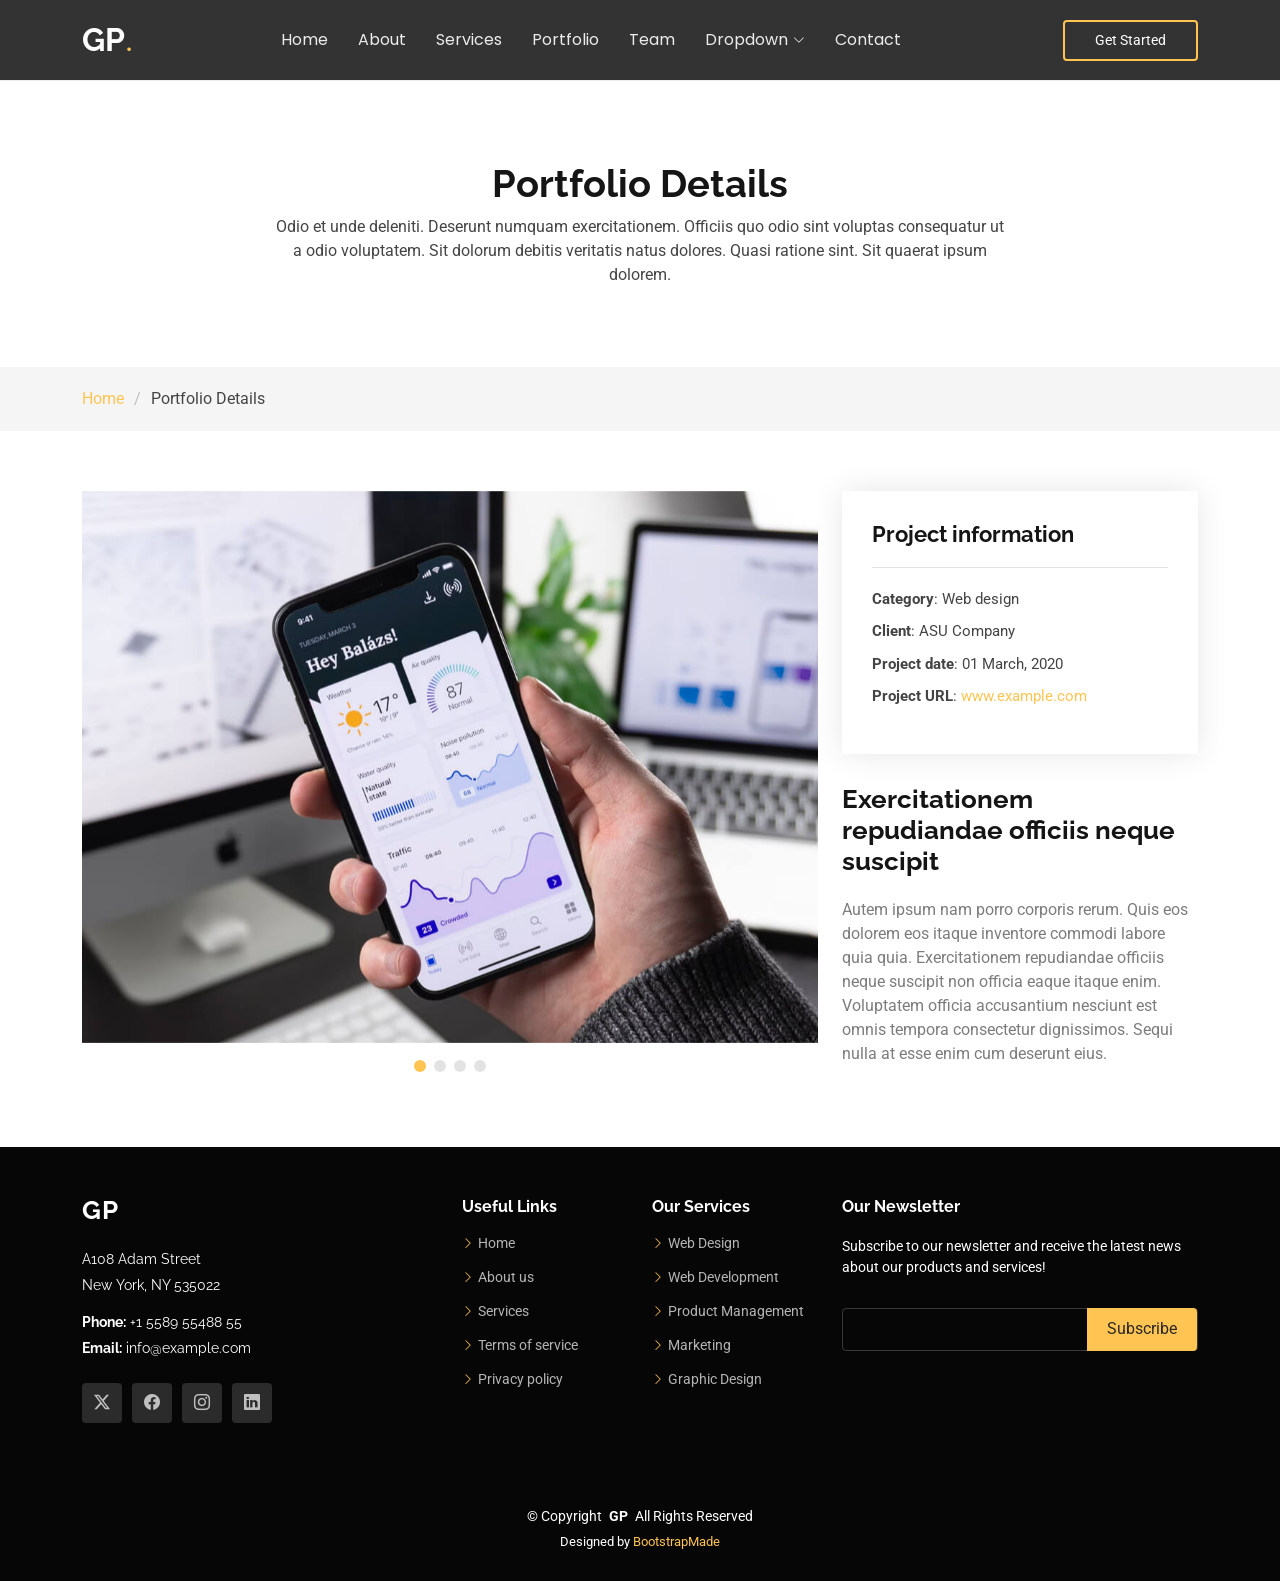
==== portfolio-details.html @ 0a046956 "portifoliyo updated" ====
<!DOCTYPE html>
<html lang="en">

<head>
  <meta charset="utf-8">
  <meta content="width=device-width, initial-scale=1.0" name="viewport">
  <title>Portfolio Details - Gp Bootstrap Template</title>
  <meta name="description" content="">
  <meta name="keywords" content="">

  <!-- Favicons -->
  <link href="assets/img/favicon.png" rel="icon">
  <link href="assets/img/apple-touch-icon.png" rel="apple-touch-icon">

  <!-- Fonts -->
  <link href="https://fonts.googleapis.com" rel="preconnect">
  <link href="https://fonts.gstatic.com" rel="preconnect" crossorigin>
  <link href="https://fonts.googleapis.com/css2?family=Roboto:ital,wght@0,100;0,300;0,400;0,500;0,700;0,900;1,100;1,300;1,400;1,500;1,700;1,900&family=Poppins:ital,wght@0,100;0,200;0,300;0,400;0,500;0,600;0,700;0,800;0,900;1,100;1,200;1,300;1,400;1,500;1,600;1,700;1,800;1,900&family=Raleway:ital,wght@0,100;0,200;0,300;0,400;0,500;0,600;0,700;0,800;0,900;1,100;1,200;1,300;1,400;1,500;1,600;1,700;1,800;1,900&display=swap" rel="stylesheet">

  <!-- Vendor CSS Files -->
  <link href="assets/vendor/bootstrap/css/bootstrap.min.css" rel="stylesheet">
  <link href="assets/vendor/bootstrap-icons/bootstrap-icons.css" rel="stylesheet">
  <link href="assets/vendor/aos/aos.css" rel="stylesheet">
  <link href="assets/vendor/swiper/swiper-bundle.min.css" rel="stylesheet">
  <link href="assets/vendor/glightbox/css/glightbox.min.css" rel="stylesheet">

  <!-- Main CSS File -->
  <link href="assets/css/main.css" rel="stylesheet">

  <!-- =======================================================
  * Template Name: Gp
  * Template URL: https://bootstrapmade.com/gp-free-multipurpose-html-bootstrap-template/
  * Updated: Aug 15 2024 with Bootstrap v5.3.3
  * Author: BootstrapMade.com
  * License: https://bootstrapmade.com/license/
  ======================================================== -->
</head>

<body class="portfolio-details-page">

  <header id="header" class="header d-flex align-items-center position-relative">
    <div class="container-fluid container-xl position-relative d-flex align-items-center justify-content-between">

      <a href="index.html" class="logo d-flex align-items-center me-auto me-lg-0">
        <!-- Uncomment the line below if you also wish to use an image logo -->
        <!-- <img src="assets/img/logo.png" alt=""> -->
        <h1 class="sitename">GP</h1>
        <span>.</span>
      </a>

      <nav id="navmenu" class="navmenu">
        <ul>
          <li><a href="#hero">Home<br></a></li>
          <li><a href="#about">About</a></li>
          <li><a href="#services">Services</a></li>
          <li><a href="#portfolio">Portfolio</a></li>
          <li><a href="#team">Team</a></li>
          <li class="dropdown"><a href="#"><span>Dropdown</span> <i class="bi bi-chevron-down toggle-dropdown"></i></a>
            <ul>
              <li><a href="#">Dropdown 1</a></li>
              <li class="dropdown"><a href="#"><span>Deep Dropdown</span> <i class="bi bi-chevron-down toggle-dropdown"></i></a>
                <ul>
                  <li><a href="#">Deep Dropdown 1</a></li>
                  <li><a href="#">Deep Dropdown 2</a></li>
                  <li><a href="#">Deep Dropdown 3</a></li>
                  <li><a href="#">Deep Dropdown 4</a></li>
                  <li><a href="#">Deep Dropdown 5</a></li>
                </ul>
              </li>
              <li><a href="#">Dropdown 2</a></li>
              <li><a href="#">Dropdown 3</a></li>
              <li><a href="#">Dropdown 4</a></li>
            </ul>
          </li>
          <li><a href="#contact">Contact</a></li>
        </ul>
        <i class="mobile-nav-toggle d-xl-none bi bi-list"></i>
      </nav>

      <a class="btn-getstarted" href="index.html#about">Get Started</a>

    </div>
  </header>

  <main class="main">

    <!-- Page Title -->
    <div class="page-title" data-aos="fade">
      <div class="heading">
        <div class="container">
          <div class="row d-flex justify-content-center text-center">
            <div class="col-lg-8">
              <h1>Portfolio Details</h1>
              <p class="mb-0">Odio et unde deleniti. Deserunt numquam exercitationem. Officiis quo odio sint voluptas consequatur ut a odio voluptatem. Sit dolorum debitis veritatis natus dolores. Quasi ratione sint. Sit quaerat ipsum dolorem.</p>
            </div>
          </div>
        </div>
      </div>
      <nav class="breadcrumbs">
        <div class="container">
          <ol>
            <li><a href="index.html">Home</a></li>
            <li class="current">Portfolio Details</li>
          </ol>
        </div>
      </nav>
    </div><!-- End Page Title -->

    <!-- Portfolio Details Section -->
    <section id="portfolio-details" class="portfolio-details section">

      <div class="container" data-aos="fade-up" data-aos-delay="100">

        <div class="row gy-4">

          <div class="col-lg-8">
            <div class="portfolio-details-slider swiper init-swiper">

              <script type="application/json" class="swiper-config">
                {
                  "loop": true,
                  "speed": 600,
                  "autoplay": {
                    "delay": 5000
                  },
                  "slidesPerView": "auto",
                  "pagination": {
                    "el": ".swiper-pagination",
                    "type": "bullets",
                    "clickable": true
                  }
                }
              </script>

              <div class="swiper-wrapper align-items-center">

                <div class="swiper-slide">
                  <img src="assets/img/portfolio/app-1.jpg" alt="">
                </div>

                <div class="swiper-slide">
                  <img src="assets/img/portfolio/product-1.jpg" alt="">
                </div>

                <div class="swiper-slide">
                  <img src="assets/img/portfolio/branding-1.jpg" alt="">
                </div>

                <div class="swiper-slide">
                  <img src="assets/img/portfolio/books-1.jpg" alt="">
                </div>

              </div>
              <div class="swiper-pagination"></div>
            </div>
          </div>

          <div class="col-lg-4">
            <div class="portfolio-info" data-aos="fade-up" data-aos-delay="200">
              <h3>Project information</h3>
              <ul>
                <li><strong>Category</strong>: Web design</li>
                <li><strong>Client</strong>: ASU Company</li>
                <li><strong>Project date</strong>: 01 March, 2020</li>
                <li><strong>Project URL</strong>: <a href="#">www.example.com</a></li>
              </ul>
            </div>
            <div class="portfolio-description" data-aos="fade-up" data-aos-delay="300">
              <h2>Exercitationem repudiandae officiis neque suscipit</h2>
              <p>
                Autem ipsum nam porro corporis rerum. Quis eos dolorem eos itaque inventore commodi labore quia quia. Exercitationem repudiandae officiis neque suscipit non officia eaque itaque enim. Voluptatem officia accusantium nesciunt est omnis tempora consectetur dignissimos. Sequi nulla at esse enim cum deserunt eius.
              </p>
            </div>
          </div>

        </div>

      </div>

    </section><!-- /Portfolio Details Section -->

  </main>

  <footer id="footer" class="footer dark-background">

    <div class="footer-top">
      <div class="container">
        <div class="row gy-4">
          <div class="col-lg-4 col-md-6 footer-about">
            <a href="index.html" class="logo d-flex align-items-center">
              <span class="sitename">GP</span>
            </a>
            <div class="footer-contact pt-3">
              <p>A108 Adam Street</p>
              <p>New York, NY 535022</p>
              <p class="mt-3"><strong>Phone:</strong> <span>+1 5589 55488 55</span></p>
              <p><strong>Email:</strong> <span>info@example.com</span></p>
            </div>
            <div class="social-links d-flex mt-4">
              <a href=""><i class="bi bi-twitter-x"></i></a>
              <a href=""><i class="bi bi-facebook"></i></a>
              <a href=""><i class="bi bi-instagram"></i></a>
              <a href=""><i class="bi bi-linkedin"></i></a>
            </div>
          </div>

          <div class="col-lg-2 col-md-3 footer-links">
            <h4>Useful Links</h4>
            <ul>
              <li><i class="bi bi-chevron-right"></i> <a href="#"> Home</a></li>
              <li><i class="bi bi-chevron-right"></i> <a href="#"> About us</a></li>
              <li><i class="bi bi-chevron-right"></i> <a href="#"> Services</a></li>
              <li><i class="bi bi-chevron-right"></i> <a href="#"> Terms of service</a></li>
              <li><i class="bi bi-chevron-right"></i> <a href="#"> Privacy policy</a></li>
            </ul>
          </div>

          <div class="col-lg-2 col-md-3 footer-links">
            <h4>Our Services</h4>
            <ul>
              <li><i class="bi bi-chevron-right"></i> <a href="#"> Web Design</a></li>
              <li><i class="bi bi-chevron-right"></i> <a href="#"> Web Development</a></li>
              <li><i class="bi bi-chevron-right"></i> <a href="#"> Product Management</a></li>
              <li><i class="bi bi-chevron-right"></i> <a href="#"> Marketing</a></li>
              <li><i class="bi bi-chevron-right"></i> <a href="#"> Graphic Design</a></li>
            </ul>
          </div>

          <div class="col-lg-4 col-md-12 footer-newsletter">
            <h4>Our Newsletter</h4>
            <p>Subscribe to our newsletter and receive the latest news about our products and services!</p>
            <form action="forms/newsletter.php" method="post" class="php-email-form">
              <div class="newsletter-form"><input type="email" name="email"><input type="submit" value="Subscribe"></div>
              <div class="loading">Loading</div>
              <div class="error-message"></div>
              <div class="sent-message">Your subscription request has been sent. Thank you!</div>
            </form>
          </div>

        </div>
      </div>
    </div>

    <div class="copyright">
      <div class="container text-center">
        <p>© <span>Copyright</span> <strong class="px-1 sitename">GP</strong> <span>All Rights Reserved</span></p>
        <div class="credits">
          <!-- All the links in the footer should remain intact. -->
          <!-- You can delete the links only if you've purchased the pro version. -->
          <!-- Licensing information: https://bootstrapmade.com/license/ -->
          <!-- Purchase the pro version with working PHP/AJAX contact form: [buy-url] -->
          Designed by <a href="https://bootstrapmade.com/">BootstrapMade</a>
        </div>
      </div>
    </div>

  </footer>

  <!-- Scroll Top -->
  <a href="#" id="scroll-top" class="scroll-top d-flex align-items-center justify-content-center"><i class="bi bi-arrow-up-short"></i></a>

  <!-- Preloader -->
  <div id="preloader"></div>

  <!-- Vendor JS Files -->
  <script src="assets/vendor/bootstrap/js/bootstrap.bundle.min.js"></script>
  <script src="assets/vendor/php-email-form/validate.js"></script>
  <script src="assets/vendor/aos/aos.js"></script>
  <script src="assets/vendor/swiper/swiper-bundle.min.js"></script>
  <script src="assets/vendor/glightbox/js/glightbox.min.js"></script>
  <script src="assets/vendor/imagesloaded/imagesloaded.pkgd.min.js"></script>
  <script src="assets/vendor/isotope-layout/isotope.pkgd.min.js"></script>
  <script src="assets/vendor/purecounter/purecounter_vanilla.js"></script>

  <!-- Main JS File -->
  <script src="assets/js/main.js"></script>

</body>

</html>
---- assets/css/main.css ----
/**
* Template Name: Gp
* Template URL: https://bootstrapmade.com/gp-free-multipurpose-html-bootstrap-template/
* Updated: Aug 15 2024 with Bootstrap v5.3.3
* Author: BootstrapMade.com
* License: https://bootstrapmade.com/license/
*/

/*--------------------------------------------------------------
# Font & Color Variables
# Help: https://bootstrapmade.com/color-system/
--------------------------------------------------------------*/
/* Fonts */
:root {
  --default-font: "Roboto",  system-ui, -apple-system, "Segoe UI", Roboto, "Helvetica Neue", Arial, "Noto Sans", "Liberation Sans", sans-serif, "Apple Color Emoji", "Segoe UI Emoji", "Segoe UI Symbol", "Noto Color Emoji";
  --heading-font: "Raleway",  sans-serif;
  --nav-font: "Poppins",  sans-serif;
}

/* Global Colors - The following color variables are used throughout the website. Updating them here will change the color scheme of the entire website */
:root { 
  --background-color: #ffffff; /* Background color for the entire website, including individual sections */
  --default-color: #444444; /* Default color used for the majority of the text content across the entire website */
  --heading-color: #151515; /* Color for headings, subheadings and title throughout the website */
  --accent-color: #ffc451; /* Accent color that represents your brand on the website. It's used for buttons, links, and other elements that need to stand out */
  --surface-color: #ffffff; /* The surface color is used as a background of boxed elements within sections, such as cards, icon boxes, or other elements that require a visual separation from the global background. */
  --contrast-color: #312f2f; /* Contrast color for text, ensuring readability against backgrounds of accent, heading, or default colors. */
}

/* Nav Menu Colors - The following color variables are used specifically for the navigation menu. They are separate from the global colors to allow for more customization options */
:root {
  --nav-color: rgba(255, 255, 255, 0.905);  /* The default color of the main navmenu links */
  --nav-hover-color: #ffc451; /* Applied to main navmenu links when they are hovered over or active */
  --nav-mobile-background-color: #ffffff; /* Used as the background color for mobile navigation menu */
  --nav-dropdown-background-color: #ffffff; /* Used as the background color for dropdown items that appear when hovering over primary navigation items */
  --nav-dropdown-color: #212529; /* Used for navigation links of the dropdown items in the navigation menu. */
  --nav-dropdown-hover-color: #ffc451; /* Similar to --nav-hover-color, this color is applied to dropdown navigation links when they are hovered over. */
}

/* Color Presets - These classes override global colors when applied to any section or element, providing reuse of the sam color scheme. */

.light-background {
  --background-color: #f9f9f9;
  --surface-color: #ffffff;
}

.dark-background {
  --background-color: #060606;
  --default-color: #ffffff;
  --heading-color: #ffffff;
  --surface-color: #252525;
  --contrast-color: #2a2727;
}

/* Smooth scroll */
:root {
  scroll-behavior: smooth;
}

/*--------------------------------------------------------------
# General Styling & Shared Classes
--------------------------------------------------------------*/
body {
  color: var(--default-color);
  background-color: var(--background-color);
  font-family: var(--default-font);
}

a {
  color: var(--accent-color);
  text-decoration: none;
  transition: 0.3s;
}

a:hover {
  color: color-mix(in srgb, var(--accent-color), transparent 25%);
  text-decoration: none;
}

h1,
h2,
h3,
h4,
h5,
h6 {
  color: var(--heading-color);
  font-family: var(--heading-font);
}

/* PHP Email Form Messages
------------------------------*/
.php-email-form .error-message {
  display: none;
  background: #df1529;
  color: #ffffff;
  text-align: left;
  padding: 15px;
  margin-bottom: 24px;
  font-weight: 600;
}

.php-email-form .sent-message {
  display: none;
  color: #ffffff;
  background: #059652;
  text-align: center;
  padding: 15px;
  margin-bottom: 24px;
  font-weight: 600;
}

.php-email-form .loading {
  display: none;
  background: var(--surface-color);
  text-align: center;
  padding: 15px;
  margin-bottom: 24px;
}

.php-email-form .loading:before {
  content: "";
  display: inline-block;
  border-radius: 50%;
  width: 24px;
  height: 24px;
  margin: 0 10px -6px 0;
  border: 3px solid var(--accent-color);
  border-top-color: var(--surface-color);
  animation: php-email-form-loading 1s linear infinite;
}

@keyframes php-email-form-loading {
  0% {
    transform: rotate(0deg);
  }

  100% {
    transform: rotate(360deg);
  }
}

/*--------------------------------------------------------------
# Global Header
--------------------------------------------------------------*/
.header {
  --background-color: rgba(0, 0, 0, 0.8);
  --heading-color: #ffffff;
  --contrast-color: #ffffff;
  color: var(--default-color);
  background-color: var(--background-color);
  padding: 10px 0;
  transition: all 0.5s;
  z-index: 997;
}

.header .logo {
  line-height: 1;
}

.header .logo img {
  max-height: 36px;
  margin-right: 8px;
}

.header .logo h1 {
  font-size: 32px;
  margin: 0;
  font-weight: 700;
  color: var(--heading-color);
}

.header .logo span {
  color: var(--accent-color);
  font-size: 32px;
}

.header .btn-getstarted,
.header .btn-getstarted:focus {
  color: var(--contrast-color);
  font-size: 14px;
  padding: 8px 30px;
  margin: 0 0 0 30px;
  border-radius: 4px;
  transition: 0.3s;
  border: 2px solid var(--accent-color);
}

.header .btn-getstarted:hover,
.header .btn-getstarted:focus:hover {
  color: var(--default-color);
  background: var(--accent-color);
}

@media (max-width: 1200px) {
  .header .logo {
    order: 1;
  }

  .header .btn-getstarted {
    order: 2;
    margin: 0 15px 0 0;
    padding: 6px 15px;
  }

  .header .navmenu {
    order: 3;
  }
}

.scrolled .header {
  box-shadow: 0px 0 18px rgba(0, 0, 0, 0.1);
}

/* Index Page Header
------------------------------*/
.index-page .header {
  --background-color: rgba(0, 0, 0, 0);
}

/* Index Page Header on Scroll
------------------------------*/
.index-page.scrolled .header {
  --background-color: rgba(0, 0, 0, 0.8);
}

/*--------------------------------------------------------------
# Navigation Menu
--------------------------------------------------------------*/
/* Navmenu - Desktop */
@media (min-width: 1200px) {
  .navmenu {
    padding: 0;
  }

  .navmenu ul {
    margin: 0;
    padding: 0;
    display: flex;
    list-style: none;
    align-items: center;
  }

  .navmenu li {
    position: relative;
  }

  .navmenu a,
  .navmenu a:focus {
    color: var(--nav-color);
    padding: 18px 15px;
    font-size: 16px;
    font-family: var(--nav-font);
    font-weight: 400;
    display: flex;
    align-items: center;
    justify-content: space-between;
    white-space: nowrap;
    transition: 0.3s;
  }

  .navmenu a i,
  .navmenu a:focus i {
    font-size: 12px;
    line-height: 0;
    margin-left: 5px;
    transition: 0.3s;
  }

  .navmenu li:last-child a {
    padding-right: 0;
  }

  .navmenu li:hover>a,
  .navmenu .active,
  .navmenu .active:focus {
    color: var(--nav-hover-color);
  }

  .navmenu .dropdown ul {
    margin: 0;
    padding: 10px 0;
    background: var(--nav-dropdown-background-color);
    display: block;
    position: absolute;
    visibility: hidden;
    left: 14px;
    top: 130%;
    opacity: 0;
    transition: 0.3s;
    border-radius: 0;
    z-index: 99;
    box-shadow: 0px 0px 30px rgba(0, 0, 0, 0.1);
  }

  .navmenu .dropdown ul li {
    min-width: 200px;
  }

  .navmenu .dropdown ul a {
    padding: 10px 20px;
    font-size: 15px;
    text-transform: none;
    color: var(--nav-dropdown-color);
  }

  .navmenu .dropdown ul a i {
    font-size: 12px;
  }

  .navmenu .dropdown ul a:hover,
  .navmenu .dropdown ul .active:hover,
  .navmenu .dropdown ul li:hover>a {
    background-color: var(--nav-dropdown-hover-color);
  }

  .navmenu .dropdown:hover>ul {
    opacity: 1;
    top: 100%;
    visibility: visible;
  }

  .navmenu .dropdown .dropdown ul {
    top: 0;
    left: -90%;
    visibility: hidden;
  }

  .navmenu .dropdown .dropdown:hover>ul {
    opacity: 1;
    top: 0;
    left: -100%;
    visibility: visible;
  }
}

/* Navmenu - Mobile */
@media (max-width: 1199px) {
  .mobile-nav-toggle {
    color: var(--nav-color);
    font-size: 28px;
    line-height: 0;
    margin-right: 10px;
    cursor: pointer;
    transition: color 0.3s;
  }

  .navmenu {
    padding: 0;
    z-index: 9997;
  }

  .navmenu ul {
    display: none;
    list-style: none;
    position: absolute;
    inset: 60px 20px 20px 20px;
    padding: 10px 0;
    margin: 0;
    border-radius: 6px;
    background-color: var(--nav-mobile-background-color);
    overflow-y: auto;
    transition: 0.3s;
    z-index: 9998;
    box-shadow: 0px 0px 30px rgba(0, 0, 0, 0.1);
  }

  .navmenu a,
  .navmenu a:focus {
    color: var(--nav-dropdown-color);
    padding: 10px 20px;
    font-family: var(--nav-font);
    font-size: 17px;
    font-weight: 500;
    display: flex;
    align-items: center;
    justify-content: space-between;
    white-space: nowrap;
    transition: 0.3s;
  }

  .navmenu a i,
  .navmenu a:focus i {
    font-size: 12px;
    line-height: 0;
    margin-left: 5px;
    width: 30px;
    height: 30px;
    display: flex;
    align-items: center;
    justify-content: center;
    border-radius: 50%;
    transition: 0.3s;
    background-color: color-mix(in srgb, var(--accent-color), white 90%);
  }

  .navmenu a i:hover,
  .navmenu a:focus i:hover {
    background-color: color-mix(in srgb, var(--accent-color), white 90%);
  }

  .navmenu a:hover,
  .navmenu .active,
  .navmenu .active:focus {
    background-color: var(--nav-dropdown-hover-color);
  }

  .navmenu .active i,
  .navmenu .active:focus i {
    transform: rotate(180deg);
  }

  .navmenu .dropdown ul {
    position: static;
    display: none;
    z-index: 99;
    padding: 10px 0;
    margin: 10px 20px;
    background-color: var(--nav-dropdown-background-color);
    border: 1px solid color-mix(in srgb, var(--default-color), transparent 90%);
    box-shadow: none;
    transition: all 0.5s ease-in-out;
  }

  .navmenu .dropdown ul ul {
    background-color: rgba(33, 37, 41, 0.1);
  }

  .navmenu .dropdown>.dropdown-active {
    display: block;
    background-color: rgba(33, 37, 41, 0.03);
  }

  .mobile-nav-active {
    overflow: hidden;
  }

  .mobile-nav-active .mobile-nav-toggle {
    color: #fff;
    position: absolute;
    font-size: 32px;
    top: 15px;
    right: 15px;
    margin-right: 0;
    z-index: 9999;
  }

  .mobile-nav-active .navmenu {
    position: fixed;
    overflow: hidden;
    inset: 0;
    background: rgba(33, 37, 41, 0.8);
    transition: 0.3s;
  }

  .mobile-nav-active .navmenu>ul {
    display: block;
  }
}

/*--------------------------------------------------------------
# Global Footer
--------------------------------------------------------------*/
.footer {
  color: var(--default-color);
  background-color: var(--background-color);
  font-size: 14px;
  position: relative;
}

.footer .footer-top {
  padding: 50px 0;
  background-color: color-mix(in srgb, var(--footer-background-color) 90%, white 10%);
}

.footer .footer-about .logo {
  line-height: 1;
  margin-bottom: 10px;
}

.footer .footer-about .logo img {
  max-height: 40px;
  margin-right: 6px;
}

.footer .footer-about .logo span {
  font-size: 26px;
  font-weight: 700;
  letter-spacing: 1px;
  font-family: var(--heading-font);
  color: var(--heading-color);
}

.footer .footer-about p {
  font-size: 14px;
  font-family: var(--heading-font);
}

.footer .social-links a {
  color: color-mix(in srgb, var(--default-color), transparent 30%);
  background-color: color-mix(in srgb, var(--default-color) 5%, white 10%);
  display: flex;
  align-items: center;
  justify-content: center;
  width: 40px;
  height: 40px;
  border-radius: 4px;
  font-size: 16px;
  margin-right: 10px;
  transition: 0.3s;
}

.footer .social-links a:hover {
  color: var(--contrast-color);
  background-color: var(--accent-color);
}

.footer h4 {
  font-size: 16px;
  font-weight: bold;
  position: relative;
  padding-bottom: 12px;
}

.footer .footer-links {
  margin-bottom: 30px;
}

.footer .footer-links ul {
  list-style: none;
  padding: 0;
  margin: 0;
}

.footer .footer-links ul i {
  margin-right: 4px;
  font-size: 12px;
  line-height: 0;
  color: var(--accent-color);
}

.footer .footer-links ul li {
  padding: 10px 0;
  display: flex;
  align-items: center;
}

.footer .footer-links ul li:first-child {
  padding-top: 0;
}

.footer .footer-links ul a {
  color: color-mix(in srgb, var(--default-color), transparent 30%);
  display: inline-block;
  line-height: 1;
}

.footer .footer-links ul a:hover {
  color: var(--accent-color);
}

.footer .footer-contact p {
  margin-bottom: 5px;
}

.footer .footer-newsletter .newsletter-form {
  margin-top: 30px;
  margin-bottom: 15px;
  padding: 6px 8px;
  position: relative;
  border-radius: 4px;
  border: 1px solid color-mix(in srgb, var(--default-color), transparent 80%);
  display: flex;
  background-color: color-mix(in srgb, var(--footer-background-color) 90%, white 15%);
  transition: 0.3s;
}

.footer .footer-newsletter .newsletter-form:focus-within {
  border-color: var(--accent-color);
}

.footer .footer-newsletter .newsletter-form input[type=email] {
  border: 0;
  padding: 4px;
  width: 100%;
  background-color: color-mix(in srgb, var(--footer-background-color) 90%, white 15%);
  color: var(--default-color);
}

.footer .footer-newsletter .newsletter-form input[type=email]:focus-visible {
  outline: none;
}

.footer .footer-newsletter .newsletter-form input[type=submit] {
  border: 0;
  font-size: 16px;
  padding: 0 20px;
  margin: -7px -8px -7px 0;
  background: var(--accent-color);
  color: var(--contrast-color);
  transition: 0.3s;
  border-radius: 0 4px 4px 0;
}

.footer .footer-newsletter .newsletter-form input[type=submit]:hover {
  background: color-mix(in srgb, var(--accent-color), transparent 20%);
}

.footer .copyright {
  padding: 30px 0;
}

.footer .copyright p {
  margin-bottom: 0;
}

.footer .credits {
  margin-top: 5px;
  font-size: 13px;
}

/*--------------------------------------------------------------
# Preloader
--------------------------------------------------------------*/
#preloader {
  position: fixed;
  inset: 0;
  z-index: 999999;
  overflow: hidden;
  background: #000;
  transition: all 0.6s ease-out;
}

#preloader:before {
  content: "";
  position: fixed;
  top: calc(50% - 30px);
  left: calc(50% - 30px);
  border: 6px solid #ffffff;
  border-color: var(--accent-color) transparent var(--accent-color) transparent;
  border-radius: 50%;
  width: 60px;
  height: 60px;
  animation: animate-preloader 1.5s linear infinite;
}

@keyframes animate-preloader {
  0% {
    transform: rotate(0deg);
  }

  100% {
    transform: rotate(360deg);
  }
}

/*--------------------------------------------------------------
# Scroll Top Button
--------------------------------------------------------------*/
.scroll-top {
  position: fixed;
  visibility: hidden;
  opacity: 0;
  right: 15px;
  bottom: 15px;
  z-index: 99999;
  background-color: var(--accent-color);
  width: 40px;
  height: 40px;
  border-radius: 4px;
  transition: all 0.4s;
}

.scroll-top i {
  font-size: 24px;
  color: var(--contrast-color);
  line-height: 0;
}

.scroll-top:hover {
  background-color: color-mix(in srgb, var(--accent-color), transparent 20%);
  color: var(--contrast-color);
}

.scroll-top.active {
  visibility: visible;
  opacity: 1;
}

/*--------------------------------------------------------------
# Disable aos animation delay on mobile devices
--------------------------------------------------------------*/
@media screen and (max-width: 768px) {
  [data-aos-delay] {
    transition-delay: 0 !important;
  }
}

/*--------------------------------------------------------------
# Global Page Titles & Breadcrumbs
--------------------------------------------------------------*/
.page-title {
  color: var(--default-color);
  background-color: var(--background-color);
  position: relative;
}

.page-title .heading {
  padding: 80px 0;
  border-top: 1px solid color-mix(in srgb, var(--default-color), transparent 90%);
}

.page-title .heading h1 {
  font-size: 38px;
  font-weight: 700;
}

.page-title nav {
  background-color: color-mix(in srgb, var(--default-color), transparent 95%);
  padding: 20px 0;
}

.page-title nav ol {
  display: flex;
  flex-wrap: wrap;
  list-style: none;
  margin: 0;
  padding: 0;
  font-size: 16px;
  font-weight: 400;
}

.page-title nav ol li+li {
  padding-left: 10px;
}

.page-title nav ol li+li::before {
  content: "/";
  display: inline-block;
  padding-right: 10px;
  color: color-mix(in srgb, var(--default-color), transparent 70%);
}

/*--------------------------------------------------------------
# Global Sections
--------------------------------------------------------------*/
section,
.section {
  color: var(--default-color);
  background-color: var(--background-color);
  padding: 60px 0;
  scroll-margin-top: 80px;
  overflow: clip;
}

@media (max-width: 1199px) {

  section,
  .section {
    scroll-margin-top: 58px;
  }
}

/*--------------------------------------------------------------
# Global Section Titles
--------------------------------------------------------------*/
.section-title {
  padding-bottom: 60px;
  position: relative;
}

.section-title h2 {
  font-size: 14px;
  font-weight: 500;
  padding: 0;
  line-height: 1px;
  margin: 0;
  letter-spacing: 1.5px;
  text-transform: uppercase;
  color: color-mix(in srgb, var(--default-color), transparent 50%);
  position: relative;
}

.section-title h2::after {
  content: "";
  width: 120px;
  height: 1px;
  display: inline-block;
  background: var(--accent-color);
  margin: 4px 10px;
}

.section-title p {
  color: var(--heading-color);
  margin: 0;
  font-size: 36px;
  font-weight: 700;
  text-transform: uppercase;
}

/*--------------------------------------------------------------
# Hero Section
--------------------------------------------------------------*/
.hero {
  width: 100%;
  min-height: 100vh;
  position: relative;
  padding: 120px 0 80px 0;
  display: flex;
  align-items: center;
  justify-content: center;
}

.hero img {
  position: absolute;
  inset: 0;
  display: block;
  width: 100%;
  height: 100%;
  object-fit: cover;
  z-index: 1;
}

.hero:before {
  content: "";
  background: color-mix(in srgb, var(--background-color), transparent 30%);
  position: absolute;
  inset: 0;
  z-index: 2;
}

.hero .container {
  position: relative;
  z-index: 3;
}

.hero h2 {
  margin: 0;
  font-size: 56px;
  font-weight: 700;
  font-family: var(--nav-font);
}

.hero h2 span {
  color: var(--accent-color);
}

.hero p {
  margin: 10px 0 0 0;
  font-size: 24px;
  color: color-mix(in srgb, var(--default-color), transparent 30%);
}

.hero .icon-box {
  padding: 30px 20px;
  transition: ease-in-out 0.3s;
  border: 1px solid color-mix(in srgb, var(--default-color), transparent 70%);
  height: 100%;
  text-align: center;
  display: flex;
  flex-direction: column;
  align-items: center;
  justify-content: center;
}

.hero .icon-box i {
  font-size: 32px;
  line-height: 1;
  color: var(--accent-color);
}

.hero .icon-box h3 {
  font-weight: 700;
  margin: 10px 0 0 0;
  padding: 0;
  line-height: 1;
  font-size: 20px;
  line-height: 26px;
}

.hero .icon-box h3 a {
  color: color-mix(in srgb, var(--default-color), transparent 20%);
  transition: ease-in-out 0.3s;
}

.hero .icon-box:hover {
  border-color: var(--accent-color);
}

.hero .icon-box:hover h3 a {
  color: var(--accent-color);
}

@media (max-width: 768px) {
  .hero h2 {
    font-size: 32px;
  }

  .hero p {
    font-size: 18px;
  }
}

/*--------------------------------------------------------------
# About Section
--------------------------------------------------------------*/
.about .content h3 {
  font-size: 1.75rem;
  font-weight: 700;
}

.about .content .fst-italic {
  color: color-mix(in srgb, var(--default-color), var(--contrast-color) 50%);
}

.about .content ul {
  list-style: none;
  padding: 0;
}

.about .content ul li {
  padding: 10px 0 0 0;
  display: flex;
}

.about .content ul i {
  color: var(--accent-color);
  margin-right: 0.5rem;
  line-height: 1.2;
  font-size: 1.25rem;
}

.about .content p:last-child {
  margin-bottom: 0;
}

/*--------------------------------------------------------------
# Clients Section
--------------------------------------------------------------*/
.clients .swiper-slide img {
  opacity: 0.5;
  transition: 0.3s;
  filter: grayscale(100);
}

.clients .swiper-slide img:hover {
  filter: none;
  opacity: 1;
}

.clients .swiper-wrapper {
  height: auto;
}

.clients .swiper-pagination {
  margin-top: 20px;
  position: relative;
}

.clients .swiper-pagination .swiper-pagination-bullet {
  width: 12px;
  height: 12px;
  opacity: 1;
  background-color: color-mix(in srgb, var(--default-color), transparent 80%);
}

.clients .swiper-pagination .swiper-pagination-bullet-active {
  background-color: var(--accent-color);
}

/*--------------------------------------------------------------
# Features Section
--------------------------------------------------------------*/
.features .features-image {
  position: relative;
  min-height: 400px;
}

.features .features-image img {
  position: absolute;
  inset: 0;
  display: block;
  width: 100%;
  height: 100%;
  object-fit: cover;
  z-index: 1;
}

.features .features-item h4 {
  font-size: 20px;
  font-weight: 700;
  margin: 0 0 5px 0;
}

.features .features-item i {
  font-size: 48px;
  color: var(--accent-color);
  margin-right: 20px;
  line-height: 0;
}

.features .features-item p {
  font-size: 15px;
  color: color-mix(in srgb, var(--default-color), transparent 20%);
  margin: 0;
}

/*--------------------------------------------------------------
# Services Section
--------------------------------------------------------------*/
.services .service-item {
  background-color: var(--surface-color);
  text-align: center;
  border: 1px solid color-mix(in srgb, var(--default-color), transparent 85%);
  padding: 80px 20px;
  height: 100%;
  transition: all ease-in-out 0.3s;
}

.services .service-item .icon {
  background: var(--accent-color);
  color: var(--contrast-color);
  margin: 0 auto;
  width: 64px;
  height: 64px;
  border-radius: 4px;
  display: flex;
  align-items: center;
  justify-content: center;
  margin-bottom: 20px;
  transition: 0.3s;
}

.services .service-item .icon i {
  font-size: 28px;
  transition: ease-in-out 0.3s;
}

.services .service-item h3 {
  font-weight: 700;
  margin: 10px 0 15px 0;
  font-size: 22px;
  transition: 0.3s;
}

.services .service-item p {
  line-height: 24px;
  font-size: 14px;
  margin-bottom: 0;
}

.services .service-item:hover {
  box-shadow: 0px 0 25px 0 rgba(0, 0, 0, 0.1);
  transform: translateY(-10px);
}

/*--------------------------------------------------------------
# Call To Action Section
--------------------------------------------------------------*/
.call-to-action {
  padding: 80px 0;
  position: relative;
  clip-path: inset(0);
}

.call-to-action img {
  position: fixed;
  top: 0;
  left: 0;
  display: block;
  width: 100%;
  height: 100%;
  object-fit: cover;
  z-index: 1;
}

.call-to-action:before {
  content: "";
  background: color-mix(in srgb, var(--background-color), transparent 50%);
  position: absolute;
  inset: 0;
  z-index: 2;
}

.call-to-action .container {
  position: relative;
  z-index: 3;
}

.call-to-action h3 {
  font-size: 28px;
  font-weight: 700;
  color: var(--default-color);
}

.call-to-action p {
  color: var(--default-color);
}

.call-to-action .cta-btn {
  font-family: var(--heading-font);
  font-weight: 500;
  font-size: 16px;
  letter-spacing: 1px;
  display: inline-block;
  padding: 12px 40px;
  border-radius: 5px;
  transition: 0.5s;
  margin: 10px;
  border: 2px solid var(--default-color);
  color: var(--default-color);
}

.call-to-action .cta-btn:hover {
  background: var(--accent-color);
  color: var(--background-color);
  border: 2px solid var(--accent-color);
}

/*--------------------------------------------------------------
# Portfolio Section
--------------------------------------------------------------*/
.portfolio .portfolio-filters {
  padding: 0;
  margin: 0 auto 20px auto;
  list-style: none;
  text-align: center;
}

.portfolio .portfolio-filters li {
  cursor: pointer;
  display: inline-block;
  padding: 8px 20px 10px 20px;
  margin: 0;
  font-size: 15px;
  font-weight: 500;
  line-height: 1;
  margin-bottom: 5px;
  border-radius: 4px;
  transition: all 0.3s ease-in-out;
  font-family: var(--heading-font);
}

.portfolio .portfolio-filters li:hover,
.portfolio .portfolio-filters li.filter-active {
  color: var(--contrast-color);
  background-color: var(--accent-color);
}

.portfolio .portfolio-filters li:first-child {
  margin-left: 0;
}

.portfolio .portfolio-filters li:last-child {
  margin-right: 0;
}

@media (max-width: 575px) {
  .portfolio .portfolio-filters li {
    font-size: 14px;
    margin: 0 0 10px 0;
  }
}

.portfolio .portfolio-item {
  position: relative;
  overflow: hidden;
}

.portfolio .portfolio-item .portfolio-info {
  opacity: 0;
  position: absolute;
  left: 12px;
  right: 12px;
  bottom: -100%;
  z-index: 3;
  transition: all ease-in-out 0.5s;
  background: color-mix(in srgb, var(--background-color), transparent 10%);
  padding: 15px;
}

.portfolio .portfolio-item .portfolio-info h4 {
  font-size: 18px;
  font-weight: 600;
  padding-right: 50px;
}

.portfolio .portfolio-item .portfolio-info p {
  color: color-mix(in srgb, var(--default-color), transparent 30%);
  font-size: 14px;
  margin-bottom: 0;
  padding-right: 50px;
}

.portfolio .portfolio-item .portfolio-info .preview-link,
.portfolio .portfolio-item .portfolio-info .details-link {
  position: absolute;
  right: 50px;
  font-size: 24px;
  top: calc(50% - 14px);
  color: color-mix(in srgb, var(--default-color), transparent 30%);
  transition: 0.3s;
  line-height: 0;
}

.portfolio .portfolio-item .portfolio-info .preview-link:hover,
.portfolio .portfolio-item .portfolio-info .details-link:hover {
  color: var(--accent-color);
}

.portfolio .portfolio-item .portfolio-info .details-link {
  right: 14px;
  font-size: 28px;
}

.portfolio .portfolio-item:hover .portfolio-info {
  opacity: 1;
  bottom: 0;
}

/*--------------------------------------------------------------
# Stats Section
--------------------------------------------------------------*/
.stats .stats-item {
  padding: 10px;
}

.stats .stats-item i {
  font-size: 44px;
  color: var(--accent-color);
  line-height: 0;
  margin-right: 15px;
}

.stats .stats-item .purecounter {
  color: var(--heading-color);
  font-size: 40px;
  display: block;
  font-weight: 700;
  line-height: 40px;
}

.stats .stats-item p {
  color: color-mix(in srgb, var(--default-color), transparent 40%);
  padding: 15px 0 0 0;
  margin: 0;
  font-family: var(--heading-font);
  font-size: 14px;
}

/*--------------------------------------------------------------
# Testimonials Section
--------------------------------------------------------------*/
.testimonials {
  padding: 80px 0;
  position: relative;
}

.testimonials:before {
  content: "";
  background: color-mix(in srgb, var(--background-color), transparent 30%);
  position: absolute;
  inset: 0;
  z-index: 2;
}

.testimonials .testimonials-bg {
  position: absolute;
  inset: 0;
  display: block;
  width: 100%;
  height: 100%;
  object-fit: cover;
  z-index: 1;
}

.testimonials .container {
  position: relative;
  z-index: 3;
}

.testimonials .testimonials-carousel,
.testimonials .testimonials-slider {
  overflow: hidden;
}

.testimonials .testimonial-item {
  text-align: center;
}

.testimonials .testimonial-item .testimonial-img {
  width: 100px;
  border-radius: 50%;
  border: 6px solid color-mix(in srgb, var(--default-color), transparent 85%);
  margin: 0 auto;
}

.testimonials .testimonial-item h3 {
  font-size: 20px;
  font-weight: bold;
  margin: 10px 0 5px 0;
}

.testimonials .testimonial-item h4 {
  font-size: 14px;
  margin: 0 0 15px 0;
  color: color-mix(in srgb, var(--default-color), transparent 40%);
}

.testimonials .testimonial-item .stars {
  margin-bottom: 15px;
}

.testimonials .testimonial-item .stars i {
  color: #ffc107;
  margin: 0 1px;
}

.testimonials .testimonial-item .quote-icon-left,
.testimonials .testimonial-item .quote-icon-right {
  color: color-mix(in srgb, var(--default-color), transparent 40%);
  font-size: 26px;
  line-height: 0;
}

.testimonials .testimonial-item .quote-icon-left {
  display: inline-block;
  left: -5px;
  position: relative;
}

.testimonials .testimonial-item .quote-icon-right {
  display: inline-block;
  right: -5px;
  position: relative;
  top: 10px;
  transform: scale(-1, -1);
}

.testimonials .testimonial-item p {
  font-style: italic;
  margin: 0 auto 15px auto;
}

.testimonials .swiper-wrapper {
  height: auto;
}

.testimonials .swiper-pagination {
  margin-top: 20px;
  position: relative;
}

.testimonials .swiper-pagination .swiper-pagination-bullet {
  width: 12px;
  height: 12px;
  background-color: color-mix(in srgb, var(--default-color), transparent 50%);
  opacity: 0.5;
}

.testimonials .swiper-pagination .swiper-pagination-bullet-active {
  background-color: var(--default-color);
  opacity: 1;
}

@media (min-width: 992px) {
  .testimonials .testimonial-item p {
    width: 80%;
  }
}

/*--------------------------------------------------------------
# Team Section
--------------------------------------------------------------*/
.team .team-member {
  background-color: var(--surface-color);
  overflow: hidden;
  border-radius: 5px;
  box-shadow: 0px 2px 15px rgba(0, 0, 0, 0.1);
  height: 100%;
}

.team .team-member .member-img {
  position: relative;
  overflow: hidden;
}

.team .team-member .social {
  position: absolute;
  left: 0;
  bottom: 30px;
  right: 0;
  opacity: 0;
  transition: ease-in-out 0.3s;
  text-align: center;
}

.team .team-member .social a {
  background: color-mix(in srgb, var(--contrast-color), transparent 25%);
  color: color-mix(in srgb, var(--default-color), transparent 20%);
  margin: 0 3px;
  border-radius: 4px;
  width: 36px;
  height: 36px;
  transition: ease-in-out 0.3s;
  display: inline-flex;
  justify-content: center;
  align-items: center;
}

.team .team-member .social a:hover {
  color: var(--contrast-color);
  background: var(--accent-color);
}

.team .team-member .social i {
  font-size: 18px;
  line-height: 0;
}

.team .team-member .member-info {
  padding: 25px 15px;
}

.team .team-member .member-info h4 {
  font-weight: 700;
  margin-bottom: 5px;
  font-size: 18px;
}

.team .team-member .member-info span {
  display: block;
  font-size: 13px;
  font-weight: 400;
  color: color-mix(in srgb, var(--default-color), transparent 40%);
}

.team .team-member:hover .social {
  opacity: 1;
  bottom: 15px;
}

/*--------------------------------------------------------------
# Contact Section
--------------------------------------------------------------*/
.contact .info-item+.info-item {
  margin-top: 40px;
}

.contact .info-item i {
  color: var(--contrast-color);
  background: var(--accent-color);
  font-size: 20px;
  width: 44px;
  height: 44px;
  display: flex;
  justify-content: center;
  align-items: center;
  border-radius: 4px;
  transition: all 0.3s ease-in-out;
  margin-right: 15px;
}

.contact .info-item h3 {
  padding: 0;
  font-size: 18px;
  font-weight: 700;
  margin-bottom: 5px;
}

.contact .info-item p {
  padding: 0;
  margin-bottom: 0;
  font-size: 14px;
}

.contact .php-email-form {
  height: 100%;
}

.contact .php-email-form input[type=text],
.contact .php-email-form input[type=email],
.contact .php-email-form textarea {
  font-size: 14px;
  padding: 10px 15px;
  box-shadow: none;
  border-radius: 0;
  color: var(--default-color);
  background-color: color-mix(in srgb, var(--background-color), transparent 50%);
  border-color: color-mix(in srgb, var(--default-color), transparent 80%);
}

.contact .php-email-form input[type=text]:focus,
.contact .php-email-form input[type=email]:focus,
.contact .php-email-form textarea:focus {
  border-color: var(--accent-color);
}

.contact .php-email-form input[type=text]::placeholder,
.contact .php-email-form input[type=email]::placeholder,
.contact .php-email-form textarea::placeholder {
  color: color-mix(in srgb, var(--default-color), transparent 70%);
}

.contact .php-email-form button[type=submit] {
  color: var(--contrast-color);
  background: var(--accent-color);
  border: 0;
  padding: 10px 30px;
  transition: 0.4s;
  border-radius: 4px;
}

.contact .php-email-form button[type=submit]:hover {
  background: color-mix(in srgb, var(--accent-color), transparent 20%);
}

/*--------------------------------------------------------------
# Portfolio Details Section
--------------------------------------------------------------*/
.portfolio-details .portfolio-details-slider img {
  width: 100%;
}

.portfolio-details .portfolio-details-slider .swiper-pagination {
  margin-top: 20px;
  position: relative;
}

.portfolio-details .portfolio-details-slider .swiper-pagination .swiper-pagination-bullet {
  width: 12px;
  height: 12px;
  background-color: color-mix(in srgb, var(--default-color), transparent 85%);
  opacity: 1;
}

.portfolio-details .portfolio-details-slider .swiper-pagination .swiper-pagination-bullet-active {
  background-color: var(--accent-color);
}

.portfolio-details .portfolio-info {
  background-color: var(--surface-color);
  padding: 30px;
  box-shadow: 0px 0 30px rgba(0, 0, 0, 0.1);
}

.portfolio-details .portfolio-info h3 {
  font-size: 22px;
  font-weight: 700;
  margin-bottom: 20px;
  padding-bottom: 20px;
  border-bottom: 1px solid color-mix(in srgb, var(--default-color), transparent 85%);
}

.portfolio-details .portfolio-info ul {
  list-style: none;
  padding: 0;
  font-size: 15px;
}

.portfolio-details .portfolio-info ul li+li {
  margin-top: 10px;
}

.portfolio-details .portfolio-description {
  padding-top: 30px;
}

.portfolio-details .portfolio-description h2 {
  font-size: 26px;
  font-weight: 700;
  margin-bottom: 20px;
}

.portfolio-details .portfolio-description p {
  padding: 0;
  color: color-mix(in srgb, var(--default-color), transparent 30%);
}

/*--------------------------------------------------------------
# Service Details Section
--------------------------------------------------------------*/
.service-details .service-box {
  background-color: var(--surface-color);
  padding: 20px;
  box-shadow: 0px 2px 20px rgba(0, 0, 0, 0.1);
}

.service-details .service-box+.service-box {
  margin-top: 30px;
}

.service-details .service-box h4 {
  font-size: 20px;
  font-weight: 700;
  border-bottom: 2px solid color-mix(in srgb, var(--default-color), transparent 92%);
  padding-bottom: 15px;
  margin-bottom: 15px;
}

.service-details .services-list {
  background-color: var(--surface-color);
}

.service-details .services-list a {
  color: color-mix(in srgb, var(--default-color), transparent 20%);
  background-color: color-mix(in srgb, var(--default-color), transparent 96%);
  display: flex;
  align-items: center;
  padding: 12px 15px;
  margin-top: 15px;
  transition: 0.3s;
}

.service-details .services-list a:first-child {
  margin-top: 0;
}

.service-details .services-list a i {
  font-size: 16px;
  margin-right: 8px;
  color: var(--accent-color);
}

.service-details .services-list a.active {
  color: var(--contrast-color);
  background-color: var(--accent-color);
}

.service-details .services-list a.active i {
  color: var(--contrast-color);
}

.service-details .services-list a:hover {
  background-color: color-mix(in srgb, var(--accent-color), transparent 95%);
  color: var(--accent-color);
}

.service-details .download-catalog a {
  color: var(--default-color);
  display: flex;
  align-items: center;
  padding: 10px 0;
  transition: 0.3s;
  border-top: 1px solid color-mix(in srgb, var(--default-color), transparent 90%);
}

.service-details .download-catalog a:first-child {
  border-top: 0;
  padding-top: 0;
}

.service-details .download-catalog a:last-child {
  padding-bottom: 0;
}

.service-details .download-catalog a i {
  font-size: 24px;
  margin-right: 8px;
  color: var(--accent-color);
}

.service-details .download-catalog a:hover {
  color: var(--accent-color);
}

.service-details .help-box {
  background-color: var(--accent-color);
  color: var(--contrast-color);
  margin-top: 30px;
  padding: 30px 15px;
}

.service-details .help-box .help-icon {
  font-size: 48px;
}

.service-details .help-box h4,
.service-details .help-box a {
  color: var(--contrast-color);
}

.service-details .services-img {
  margin-bottom: 20px;
}

.service-details h3 {
  font-size: 26px;
  font-weight: 700;
}

.service-details p {
  font-size: 15px;
}

.service-details ul {
  list-style: none;
  padding: 0;
  font-size: 15px;
}

.service-details ul li {
  padding: 5px 0;
  display: flex;
  align-items: center;
}

.service-details ul i {
  font-size: 20px;
  margin-right: 8px;
  color: var(--accent-color);
}

/*--------------------------------------------------------------
# Starter Section Section
--------------------------------------------------------------*/
.starter-section {
  /* Add your styles here */
}
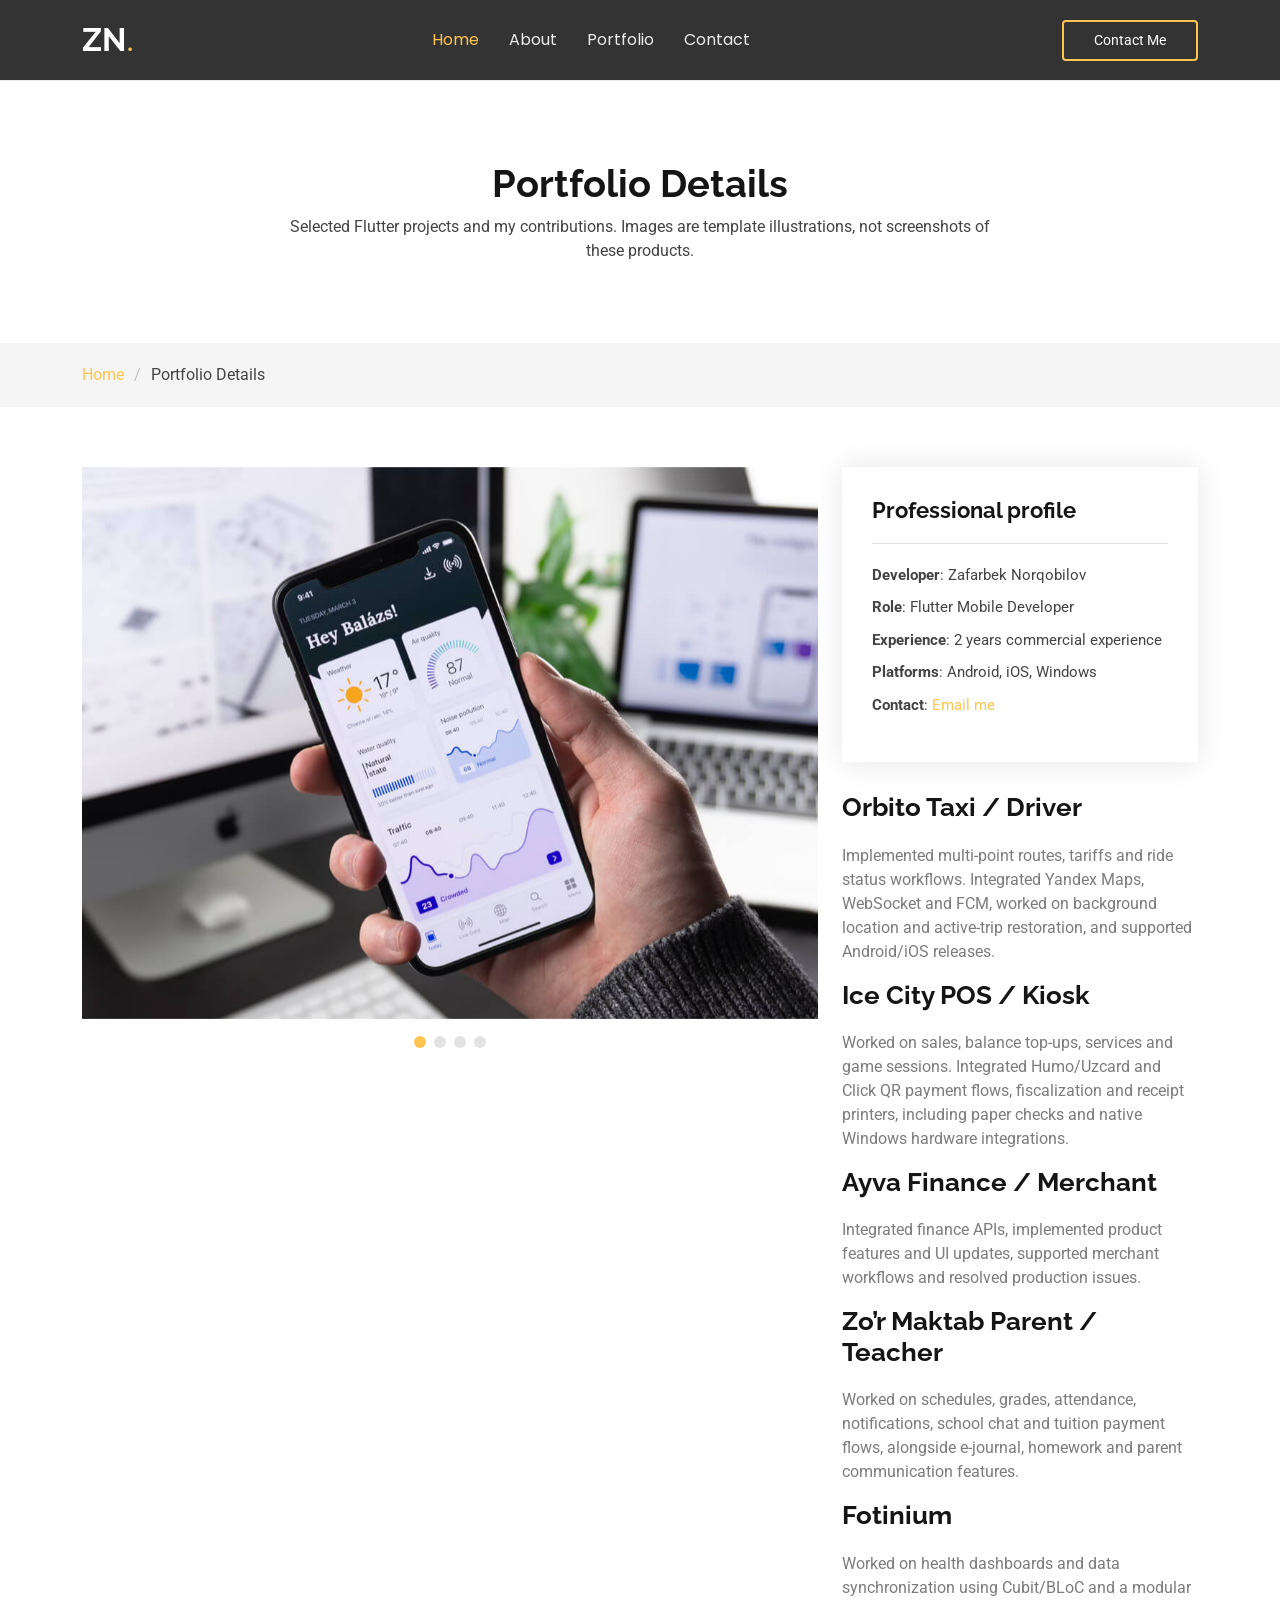
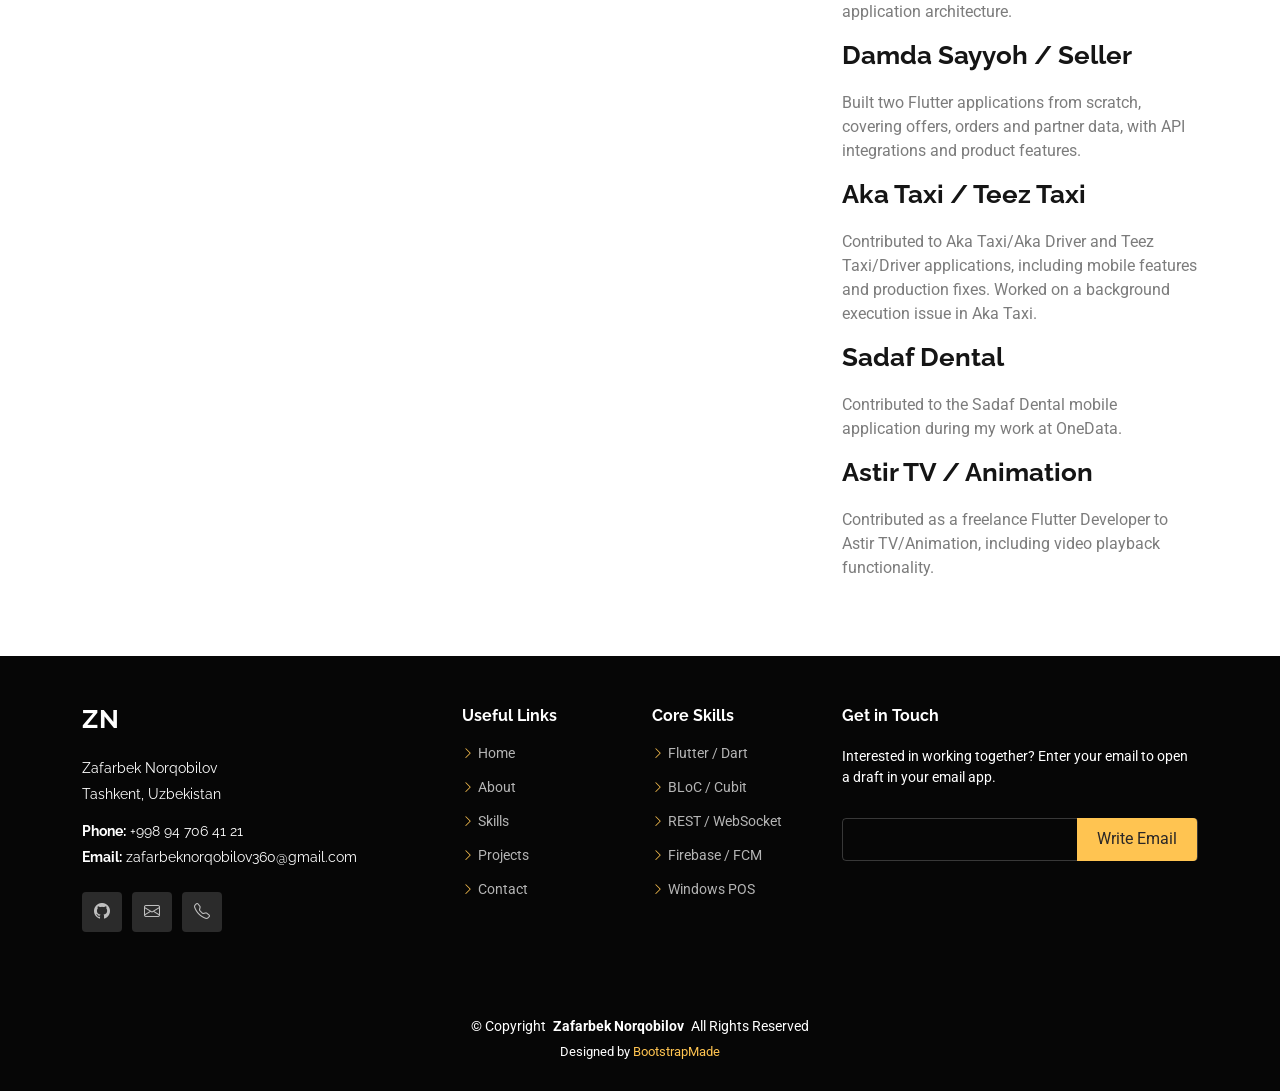
==== commit 7c12fe6c: "Replace project placeholders with Zafarbek's Flutter experience" ====
--- a/portfolio-details.html
+++ b/portfolio-details.html
@@ -4,8 +4,8 @@
 <head>
   <meta charset="utf-8">
   <meta content="width=device-width, initial-scale=1.0" name="viewport">
-  <title>Portfolio Details - Gp Bootstrap Template</title>
-  <meta name="description" content="">
+  <title>Project Experience — Zafarbek Norqobilov</title>
+  <meta name="description" content="Zafarbek Norqobilov’s Flutter contributions to taxi, finance, education, health and Windows POS projects.">
   <meta name="keywords" content="">
 
   <!-- Favicons -->
@@ -44,40 +44,21 @@
       <a href="index.html" class="logo d-flex align-items-center me-auto me-lg-0">
         <!-- Uncomment the line below if you also wish to use an image logo -->
         <!-- <img src="assets/img/logo.png" alt=""> -->
-        <h1 class="sitename">GP</h1>
+        <h1 class="sitename">ZN</h1>
         <span>.</span>
       </a>
 
       <nav id="navmenu" class="navmenu">
         <ul>
-          <li><a href="#hero">Home<br></a></li>
-          <li><a href="#about">About</a></li>
-          <li><a href="#services">Services</a></li>
-          <li><a href="#portfolio">Portfolio</a></li>
-          <li><a href="#team">Team</a></li>
-          <li class="dropdown"><a href="#"><span>Dropdown</span> <i class="bi bi-chevron-down toggle-dropdown"></i></a>
-            <ul>
-              <li><a href="#">Dropdown 1</a></li>
-              <li class="dropdown"><a href="#"><span>Deep Dropdown</span> <i class="bi bi-chevron-down toggle-dropdown"></i></a>
-                <ul>
-                  <li><a href="#">Deep Dropdown 1</a></li>
-                  <li><a href="#">Deep Dropdown 2</a></li>
-                  <li><a href="#">Deep Dropdown 3</a></li>
-                  <li><a href="#">Deep Dropdown 4</a></li>
-                  <li><a href="#">Deep Dropdown 5</a></li>
-                </ul>
-              </li>
-              <li><a href="#">Dropdown 2</a></li>
-              <li><a href="#">Dropdown 3</a></li>
-              <li><a href="#">Dropdown 4</a></li>
-            </ul>
-          </li>
-          <li><a href="#contact">Contact</a></li>
+          <li><a href="index.html#hero" class="active">Home<br></a></li>
+          <li><a href="index.html#about">About</a></li>
+          <li><a href="index.html#portfolio">Portfolio</a></li>
+          <li><a href="index.html#contact">Contact</a></li>
         </ul>
         <i class="mobile-nav-toggle d-xl-none bi bi-list"></i>
       </nav>
 
-      <a class="btn-getstarted" href="index.html#about">Get Started</a>
+      <a class="btn-getstarted" href="index.html#contact">Contact Me</a>
 
     </div>
   </header>
@@ -91,7 +72,7 @@
           <div class="row d-flex justify-content-center text-center">
             <div class="col-lg-8">
               <h1>Portfolio Details</h1>
-              <p class="mb-0">Odio et unde deleniti. Deserunt numquam exercitationem. Officiis quo odio sint voluptas consequatur ut a odio voluptatem. Sit dolorum debitis veritatis natus dolores. Quasi ratione sint. Sit quaerat ipsum dolorem.</p>
+              <p class="mb-0">Selected Flutter projects and my contributions. Images are template illustrations, not screenshots of these products.</p>
             </div>
           </div>
         </div>
@@ -135,19 +116,19 @@
               <div class="swiper-wrapper align-items-center">
 
                 <div class="swiper-slide">
-                  <img src="assets/img/portfolio/app-1.jpg" alt="">
-                </div>
-
-                <div class="swiper-slide">
-                  <img src="assets/img/portfolio/product-1.jpg" alt="">
-                </div>
-
-                <div class="swiper-slide">
-                  <img src="assets/img/portfolio/branding-1.jpg" alt="">
-                </div>
-
-                <div class="swiper-slide">
-                  <img src="assets/img/portfolio/books-1.jpg" alt="">
+                  <img src="assets/img/portfolio/app-1.jpg" alt="Decorative template illustration">
+                </div>
+
+                <div class="swiper-slide">
+                  <img src="assets/img/portfolio/product-1.jpg" alt="Decorative template illustration">
+                </div>
+
+                <div class="swiper-slide">
+                  <img src="assets/img/portfolio/branding-1.jpg" alt="Decorative template illustration">
+                </div>
+
+                <div class="swiper-slide">
+                  <img src="assets/img/portfolio/books-1.jpg" alt="Decorative template illustration">
                 </div>
 
               </div>
@@ -157,19 +138,34 @@
 
           <div class="col-lg-4">
             <div class="portfolio-info" data-aos="fade-up" data-aos-delay="200">
-              <h3>Project information</h3>
+              <h3>Professional profile</h3>
               <ul>
-                <li><strong>Category</strong>: Web design</li>
-                <li><strong>Client</strong>: ASU Company</li>
-                <li><strong>Project date</strong>: 01 March, 2020</li>
-                <li><strong>Project URL</strong>: <a href="#">www.example.com</a></li>
+                <li><strong>Developer</strong>: Zafarbek Norqobilov</li>
+                <li><strong>Role</strong>: Flutter Mobile Developer</li>
+                <li><strong>Experience</strong>: 2 years commercial experience</li>
+                <li><strong>Platforms</strong>: Android, iOS, Windows</li>
+                <li><strong>Contact</strong>: <a href="mailto:zafarbeknorqobilov360@gmail.com">Email me</a></li>
               </ul>
             </div>
             <div class="portfolio-description" data-aos="fade-up" data-aos-delay="300">
-              <h2>Exercitationem repudiandae officiis neque suscipit</h2>
-              <p>
-                Autem ipsum nam porro corporis rerum. Quis eos dolorem eos itaque inventore commodi labore quia quia. Exercitationem repudiandae officiis neque suscipit non officia eaque itaque enim. Voluptatem officia accusantium nesciunt est omnis tempora consectetur dignissimos. Sequi nulla at esse enim cum deserunt eius.
-              </p>
+              <h2 id="orbito">Orbito Taxi / Driver</h2>
+              <p>Implemented multi-point routes, tariffs and ride status workflows. Integrated Yandex Maps, WebSocket and FCM, worked on background location and active-trip restoration, and supported Android/iOS releases.</p>
+              <h2 id="ice-city">Ice City POS / Kiosk</h2>
+              <p>Worked on sales, balance top-ups, services and game sessions. Integrated Humo/Uzcard and Click QR payment flows, fiscalization and receipt printers, including paper checks and native Windows hardware integrations.</p>
+              <h2 id="ayva">Ayva Finance / Merchant</h2>
+              <p>Integrated finance APIs, implemented product features and UI updates, supported merchant workflows and resolved production issues.</p>
+              <h2 id="zor-maktab">Zo’r Maktab Parent / Teacher</h2>
+              <p>Worked on schedules, grades, attendance, notifications, school chat and tuition payment flows, alongside e-journal, homework and parent communication features.</p>
+              <h2 id="fotinium">Fotinium</h2>
+              <p>Worked on health dashboards and data synchronization using Cubit/BLoC and a modular application architecture.</p>
+              <h2 id="damda">Damda Sayyoh / Seller</h2>
+              <p>Built two Flutter applications from scratch, covering offers, orders and partner data, with API integrations and product features.</p>
+              <h2 id="taxi-apps">Aka Taxi / Teez Taxi</h2>
+              <p>Contributed to Aka Taxi/Aka Driver and Teez Taxi/Driver applications, including mobile features and production fixes. Worked on a background execution issue in Aka Taxi.</p>
+              <h2 id="sadaf">Sadaf Dental</h2>
+              <p>Contributed to the Sadaf Dental mobile application during my work at OneData.</p>
+              <h2 id="astir">Astir TV / Animation</h2>
+              <p>Contributed as a freelance Flutter Developer to Astir TV/Animation, including video playback functionality.</p>
             </div>
           </div>
 
@@ -188,52 +184,51 @@
         <div class="row gy-4">
           <div class="col-lg-4 col-md-6 footer-about">
             <a href="index.html" class="logo d-flex align-items-center">
-              <span class="sitename">GP</span>
+              <span class="sitename">ZN</span>
             </a>
             <div class="footer-contact pt-3">
-              <p>A108 Adam Street</p>
-              <p>New York, NY 535022</p>
-              <p class="mt-3"><strong>Phone:</strong> <span>+1 5589 55488 55</span></p>
-              <p><strong>Email:</strong> <span>info@example.com</span></p>
+              <p>Zafarbek Norqobilov</p>
+              <p>Tashkent, Uzbekistan</p>
+              <p class="mt-3"><strong>Phone:</strong> <span>+998 94 706 41 21</span></p>
+              <p><strong>Email:</strong> <span>zafarbeknorqobilov360@gmail.com</span></p>
             </div>
             <div class="social-links d-flex mt-4">
-              <a href=""><i class="bi bi-twitter-x"></i></a>
-              <a href=""><i class="bi bi-facebook"></i></a>
-              <a href=""><i class="bi bi-instagram"></i></a>
-              <a href=""><i class="bi bi-linkedin"></i></a>
+              <a href="https://github.com/NorqobilovZafarbek" aria-label="GitHub profile"><i class="bi bi-github"></i></a>
+              <a href="mailto:zafarbeknorqobilov360@gmail.com" aria-label="Email"><i class="bi bi-envelope"></i></a>
+              <a href="tel:+998947064121" aria-label="Phone"><i class="bi bi-telephone"></i></a>
             </div>
           </div>
 
           <div class="col-lg-2 col-md-3 footer-links">
             <h4>Useful Links</h4>
             <ul>
-              <li><i class="bi bi-chevron-right"></i> <a href="#"> Home</a></li>
-              <li><i class="bi bi-chevron-right"></i> <a href="#"> About us</a></li>
-              <li><i class="bi bi-chevron-right"></i> <a href="#"> Services</a></li>
-              <li><i class="bi bi-chevron-right"></i> <a href="#"> Terms of service</a></li>
-              <li><i class="bi bi-chevron-right"></i> <a href="#"> Privacy policy</a></li>
+              <li><i class="bi bi-chevron-right"></i> <a href="index.html#hero">Home</a></li>
+              <li><i class="bi bi-chevron-right"></i> <a href="index.html#about">About</a></li>
+              <li><i class="bi bi-chevron-right"></i> <a href="index.html#about">Skills</a></li>
+              <li><i class="bi bi-chevron-right"></i> <a href="index.html#portfolio">Projects</a></li>
+              <li><i class="bi bi-chevron-right"></i> <a href="index.html#contact">Contact</a></li>
             </ul>
           </div>
 
           <div class="col-lg-2 col-md-3 footer-links">
-            <h4>Our Services</h4>
+            <h4>Core Skills</h4>
             <ul>
-              <li><i class="bi bi-chevron-right"></i> <a href="#"> Web Design</a></li>
-              <li><i class="bi bi-chevron-right"></i> <a href="#"> Web Development</a></li>
-              <li><i class="bi bi-chevron-right"></i> <a href="#"> Product Management</a></li>
-              <li><i class="bi bi-chevron-right"></i> <a href="#"> Marketing</a></li>
-              <li><i class="bi bi-chevron-right"></i> <a href="#"> Graphic Design</a></li>
+              <li><i class="bi bi-chevron-right"></i> <a href="index.html#about">Flutter / Dart</a></li>
+              <li><i class="bi bi-chevron-right"></i> <a href="index.html#about">BLoC / Cubit</a></li>
+              <li><i class="bi bi-chevron-right"></i> <a href="index.html#about">REST / WebSocket</a></li>
+              <li><i class="bi bi-chevron-right"></i> <a href="index.html#about">Firebase / FCM</a></li>
+              <li><i class="bi bi-chevron-right"></i> <a href="index.html#about">Windows POS</a></li>
             </ul>
           </div>
 
           <div class="col-lg-4 col-md-12 footer-newsletter">
-            <h4>Our Newsletter</h4>
-            <p>Subscribe to our newsletter and receive the latest news about our products and services!</p>
-            <form action="forms/newsletter.php" method="post" class="php-email-form">
-              <div class="newsletter-form"><input type="email" name="email"><input type="submit" value="Subscribe"></div>
+            <h4>Get in Touch</h4>
+            <p>Interested in working together? Enter your email to open a draft in your email app.</p>
+            <form action="mailto:zafarbeknorqobilov360@gmail.com" method="get" data-email-draft class="php-email-form">
+              <div class="newsletter-form"><input type="email" name="email" aria-label="Your email" required><input type="submit" value="Write Email"></div>
               <div class="loading">Loading</div>
               <div class="error-message"></div>
-              <div class="sent-message">Your subscription request has been sent. Thank you!</div>
+              <div class="sent-message">Email draft requested. Send it from your email app.</div>
             </form>
           </div>
 
@@ -243,7 +238,7 @@
 
     <div class="copyright">
       <div class="container text-center">
-        <p>© <span>Copyright</span> <strong class="px-1 sitename">GP</strong> <span>All Rights Reserved</span></p>
+        <p>© <span>Copyright</span> <strong class="px-1 sitename">Zafarbek Norqobilov</strong> <span>All Rights Reserved</span></p>
         <div class="credits">
           <!-- All the links in the footer should remain intact. -->
           <!-- You can delete the links only if you've purchased the pro version. -->
@@ -264,7 +259,20 @@
 
   <!-- Vendor JS Files -->
   <script src="assets/vendor/bootstrap/js/bootstrap.bundle.min.js"></script>
-  <script src="assets/vendor/php-email-form/validate.js"></script>
+  <script>
+    document.querySelectorAll('[data-email-draft]').forEach(function(form) {
+      form.addEventListener('submit', function(event) {
+        event.preventDefault();
+        if (!form.reportValidity()) return;
+        var data = new FormData(form);
+        var subject = String(data.get('subject') || 'Flutter opportunity');
+        var body = String(data.get('message') || 'Hello Zafarbek, I would like to discuss a Flutter opportunity.') +
+          '\n\nName: ' + String(data.get('name') || '') + '\nReply to: ' + String(data.get('email') || '');
+        window.location.href = 'mailto:zafarbeknorqobilov360@gmail.com?subject=' +
+          encodeURIComponent(subject) + '&body=' + encodeURIComponent(body);
+      });
+    });
+  </script>
   <script src="assets/vendor/aos/aos.js"></script>
   <script src="assets/vendor/swiper/swiper-bundle.min.js"></script>
   <script src="assets/vendor/glightbox/js/glightbox.min.js"></script>
@@ -277,4 +285,4 @@
 
 </body>
 
-</html>+</html>
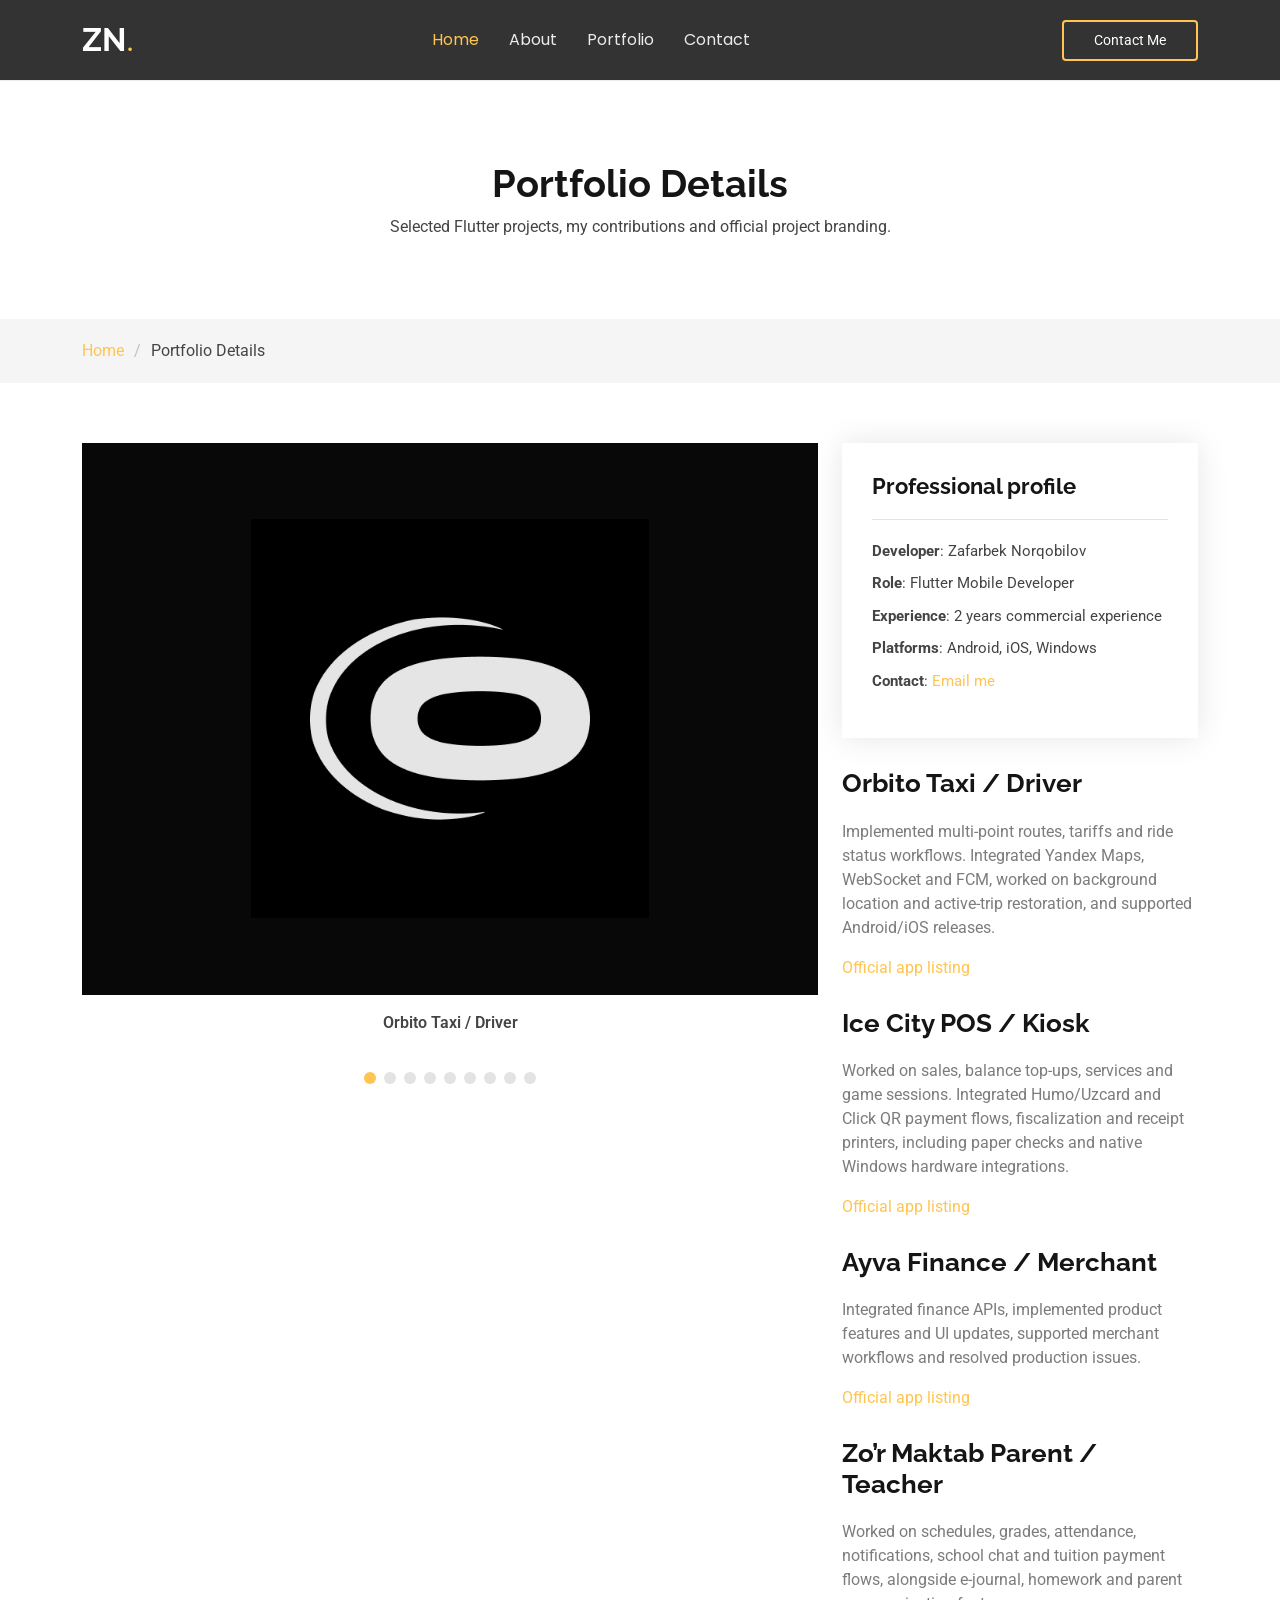
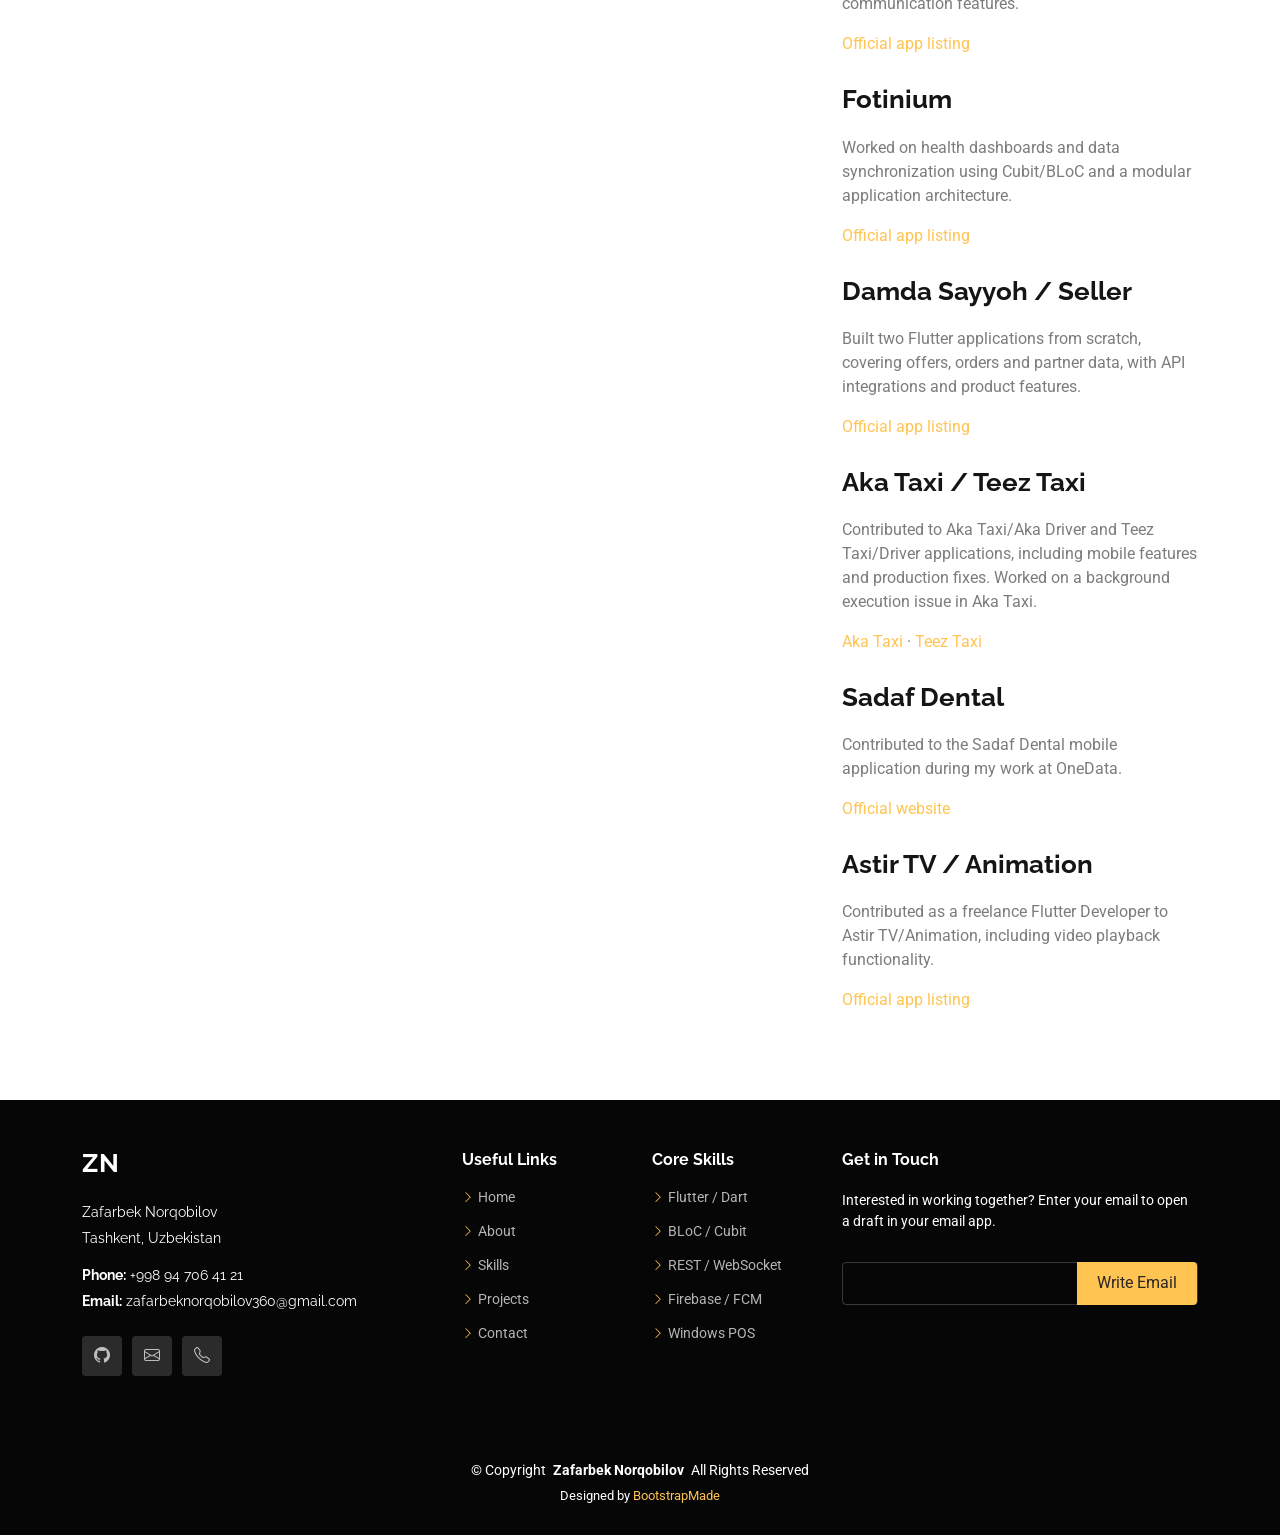
==== commit b3d6cc86: "Replace template portfolio images with verified project branding" ====
--- a/portfolio-details.html
+++ b/portfolio-details.html
@@ -26,6 +26,7 @@
 
   <!-- Main CSS File -->
   <link href="assets/css/main.css" rel="stylesheet">
+  <link href="assets/css/projects.css" rel="stylesheet">
 
   <!-- =======================================================
   * Template Name: Gp
@@ -72,7 +73,7 @@
           <div class="row d-flex justify-content-center text-center">
             <div class="col-lg-8">
               <h1>Portfolio Details</h1>
-              <p class="mb-0">Selected Flutter projects and my contributions. Images are template illustrations, not screenshots of these products.</p>
+              <p class="mb-0">Selected Flutter projects, my contributions and official project branding.</p>
             </div>
           </div>
         </div>
@@ -114,24 +115,17 @@
               </script>
 
               <div class="swiper-wrapper align-items-center">
-
-                <div class="swiper-slide">
-                  <img src="assets/img/portfolio/app-1.jpg" alt="Decorative template illustration">
-                </div>
-
-                <div class="swiper-slide">
-                  <img src="assets/img/portfolio/product-1.jpg" alt="Decorative template illustration">
-                </div>
-
-                <div class="swiper-slide">
-                  <img src="assets/img/portfolio/branding-1.jpg" alt="Decorative template illustration">
-                </div>
-
-                <div class="swiper-slide">
-                  <img src="assets/img/portfolio/books-1.jpg" alt="Decorative template illustration">
-                </div>
-
-              </div>
+<div class="swiper-slide"><div class="project-visual project-visual-detail" style="--project-bg:#080808"><img src="assets/img/projects/orbito.jpg" class="project-logo" width="512" height="512" alt="Orbito Taxi / Driver — official logo" decoding="async"></div><p class="project-image-caption">Orbito Taxi / Driver</p></div>
+<div class="swiper-slide"><div class="project-visual project-visual-detail" style="--project-bg:#fff"><img src="assets/img/projects/ice-city.png" class="project-logo" width="512" height="512" alt="Ice City POS / Kiosk — official logo" decoding="async"></div><p class="project-image-caption">Ice City POS / Kiosk</p></div>
+<div class="swiper-slide"><div class="project-visual project-visual-detail" style="--project-bg:#29293d"><img src="assets/img/projects/ayva.jpg" class="project-logo" width="512" height="512" alt="Ayva Finance / Merchant — official logo" decoding="async"></div><p class="project-image-caption">Ayva Finance / Merchant</p></div>
+<div class="swiper-slide"><div class="project-visual project-visual-detail" style="--project-bg:#f8f8ff"><img src="assets/img/projects/zor-maktab.jpg" class="project-logo" width="512" height="512" alt="Zo’r Maktab Parent / Teacher — official logo" decoding="async"></div><p class="project-image-caption">Zo’r Maktab Parent / Teacher</p></div>
+<div class="swiper-slide"><div class="project-visual project-visual-detail" style="--project-bg:#e4f1e6"><img src="assets/img/projects/fotinium.jpg" class="project-logo" width="512" height="512" alt="Fotinium — official logo" decoding="async"></div><p class="project-image-caption">Fotinium</p></div>
+<div class="swiper-slide"><div class="project-visual project-visual-detail" style="--project-bg:#fff"><img src="assets/img/projects/damda.png" class="project-logo" width="512" height="512" alt="Damda Sayyoh / Seller — official logo" decoding="async"></div><p class="project-image-caption">Damda Sayyoh / Seller</p></div>
+<div class="swiper-slide"><div class="project-visual project-visual-pair project-visual-detail" style="--project-bg:#f6f7fb"><img src="assets/img/projects/aka.png" class="project-logo" width="512" height="512" alt="Aka Taxi — official logo" decoding="async"><img src="assets/img/projects/taxi-apps.png" class="project-logo" width="512" height="512" alt="Teez Taxi — official logo" decoding="async"></div><p class="project-image-caption">Aka Taxi / Teez Taxi</p></div>
+<div class="swiper-slide"><div class="project-visual project-visual-detail" style="--project-bg:#123c47"><img src="assets/img/projects/sadaf.png" class="project-logo" width="250" height="102" alt="Sadaf Dental — official logo" decoding="async"></div><p class="project-image-caption">Sadaf Dental</p></div>
+<div class="swiper-slide"><div class="project-visual project-visual-detail" style="--project-bg:#009d99"><img src="assets/img/projects/astir.png" class="project-logo" width="512" height="512" alt="Astir TV / Animation — official logo" decoding="async"></div><p class="project-image-caption">Astir TV / Animation</p></div>
+</div>
+
               <div class="swiper-pagination"></div>
             </div>
           </div>
@@ -150,22 +144,31 @@
             <div class="portfolio-description" data-aos="fade-up" data-aos-delay="300">
               <h2 id="orbito">Orbito Taxi / Driver</h2>
               <p>Implemented multi-point routes, tariffs and ride status workflows. Integrated Yandex Maps, WebSocket and FCM, worked on background location and active-trip restoration, and supported Android/iOS releases.</p>
+              <p class="project-source"><a href="https://play.google.com/store/apps/details?id=io.udevs.orbita_taxi_driver_mobile&amp;hl=en" target="_blank" rel="noopener noreferrer">Official app listing</a></p>
               <h2 id="ice-city">Ice City POS / Kiosk</h2>
               <p>Worked on sales, balance top-ups, services and game sessions. Integrated Humo/Uzcard and Click QR payment flows, fiscalization and receipt printers, including paper checks and native Windows hardware integrations.</p>
+              <p class="project-source"><a href="https://play.google.com/store/apps/details?id=io.udevs.icecity_mobile&amp;hl=en" target="_blank" rel="noopener noreferrer">Official app listing</a></p>
               <h2 id="ayva">Ayva Finance / Merchant</h2>
               <p>Integrated finance APIs, implemented product features and UI updates, supported merchant workflows and resolved production issues.</p>
+              <p class="project-source"><a href="https://play.google.com/store/apps/details?id=io.udevs.ayva_finance_merchant&amp;hl=en" target="_blank" rel="noopener noreferrer">Official app listing</a></p>
               <h2 id="zor-maktab">Zo’r Maktab Parent / Teacher</h2>
               <p>Worked on schedules, grades, attendance, notifications, school chat and tuition payment flows, alongside e-journal, homework and parent communication features.</p>
+              <p class="project-source"><a href="https://play.google.com/store/apps/details?id=io.udevs.zor_maktab_parent_mobile&amp;hl=en" target="_blank" rel="noopener noreferrer">Official app listing</a></p>
               <h2 id="fotinium">Fotinium</h2>
               <p>Worked on health dashboards and data synchronization using Cubit/BLoC and a modular application architecture.</p>
+              <p class="project-source"><a href="https://play.google.com/store/apps/details?id=uz.udevs.fotinium_mobile&amp;hl=en" target="_blank" rel="noopener noreferrer">Official app listing</a></p>
               <h2 id="damda">Damda Sayyoh / Seller</h2>
               <p>Built two Flutter applications from scratch, covering offers, orders and partner data, with API integrations and product features.</p>
+              <p class="project-source"><a href="https://play.google.com/store/apps/details?id=uz.damda.manager&amp;hl=en" target="_blank" rel="noopener noreferrer">Official app listing</a></p>
               <h2 id="taxi-apps">Aka Taxi / Teez Taxi</h2>
               <p>Contributed to Aka Taxi/Aka Driver and Teez Taxi/Driver applications, including mobile features and production fixes. Worked on a background execution issue in Aka Taxi.</p>
+              <p class="project-source"><a href="https://play.google.com/store/apps/details?id=com.rtholdings.rttaxi&amp;hl=en" target="_blank" rel="noopener noreferrer">Aka Taxi</a> · <a href="https://play.google.com/store/apps/details?id=uz.onedata.teez_taxi&amp;hl=en" target="_blank" rel="noopener noreferrer">Teez Taxi</a></p>
               <h2 id="sadaf">Sadaf Dental</h2>
               <p>Contributed to the Sadaf Dental mobile application during my work at OneData.</p>
+              <p class="project-source"><a href="https://sadafdental.uz/" target="_blank" rel="noopener noreferrer">Official website</a></p>
               <h2 id="astir">Astir TV / Animation</h2>
               <p>Contributed as a freelance Flutter Developer to Astir TV/Animation, including video playback functionality.</p>
+              <p class="project-source"><a href="https://play.google.com/store/apps/details?id=com.turgunovtech.astir_mobile&amp;hl=en" target="_blank" rel="noopener noreferrer">Official app listing</a></p>
             </div>
           </div>
 
@@ -281,8 +284,27 @@
   <script src="assets/vendor/purecounter/purecounter_vanilla.js"></script>
 
   <!-- Main JS File -->
+  <script>
+    (function () {
+      var projects = ["orbito", "ice-city", "ayva", "zor-maktab", "fotinium", "damda", "taxi-apps", "sadaf", "astir"];
+      var slider = document.querySelector('.portfolio-details-slider');
+      var configElement = slider.querySelector('.swiper-config');
+      var config = JSON.parse(configElement.textContent);
+      function selectedProject() {
+        var index = projects.indexOf(window.location.hash.slice(1));
+        return index < 0 ? 0 : index;
+      }
+      config.initialSlide = selectedProject();
+      delete config.autoplay;
+      configElement.textContent = JSON.stringify(config);
+      window.addEventListener('hashchange', function () {
+        if (slider.swiper) slider.swiper.slideToLoop(selectedProject());
+      });
+    })();
+  </script>
   <script src="assets/js/main.js"></script>
 
 </body>
 
 </html>
+
--- a/assets/css/projects.css
+++ b/assets/css/projects.css
@@ -0,0 +1,39 @@
+/* Scoped presentation for original project branding; the existing site theme is retained. */
+.project-visual {
+  width: 100%;
+  aspect-ratio: 4 / 3;
+  display: flex;
+  align-items: center;
+  justify-content: center;
+  gap: 6%;
+  padding: 9%;
+  background: var(--project-bg, #f6f7fb);
+  overflow: hidden;
+}
+.project-visual .project-logo {
+  display: block;
+  width: 66%;
+  height: 100%;
+  object-fit: contain;
+  flex-shrink: 0;
+}
+.project-visual-pair .project-logo {
+  width: 44%;
+}
+.portfolio-details .project-visual .project-logo {
+  width: 66%;
+}
+.portfolio-details .project-visual-pair .project-logo {
+  width: 44%;
+}
+.project-image-caption {
+  text-align: center;
+  padding: 16px 12px 4px;
+  font-weight: 600;
+}
+.project-source {
+  margin-bottom: 28px;
+}
+.portfolio-description h2[id] {
+  scroll-margin-top: 28px;
+}
